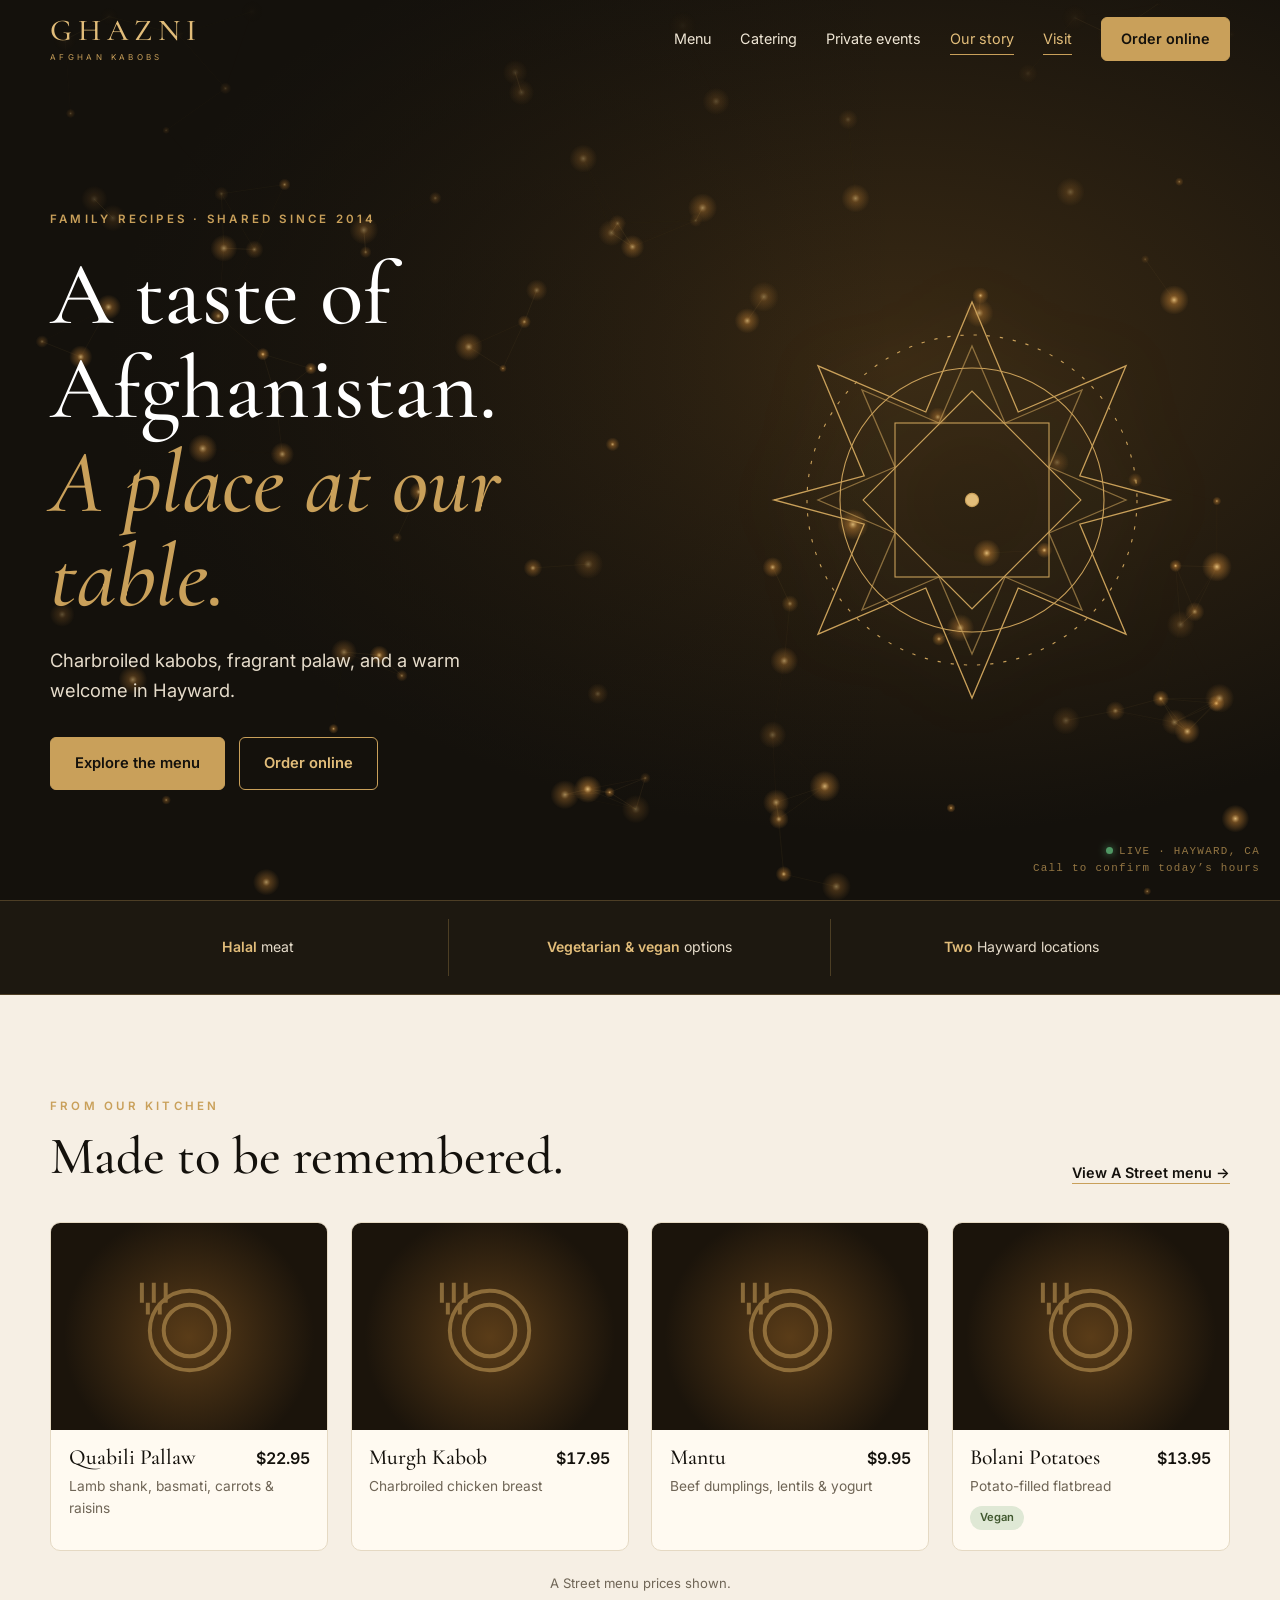
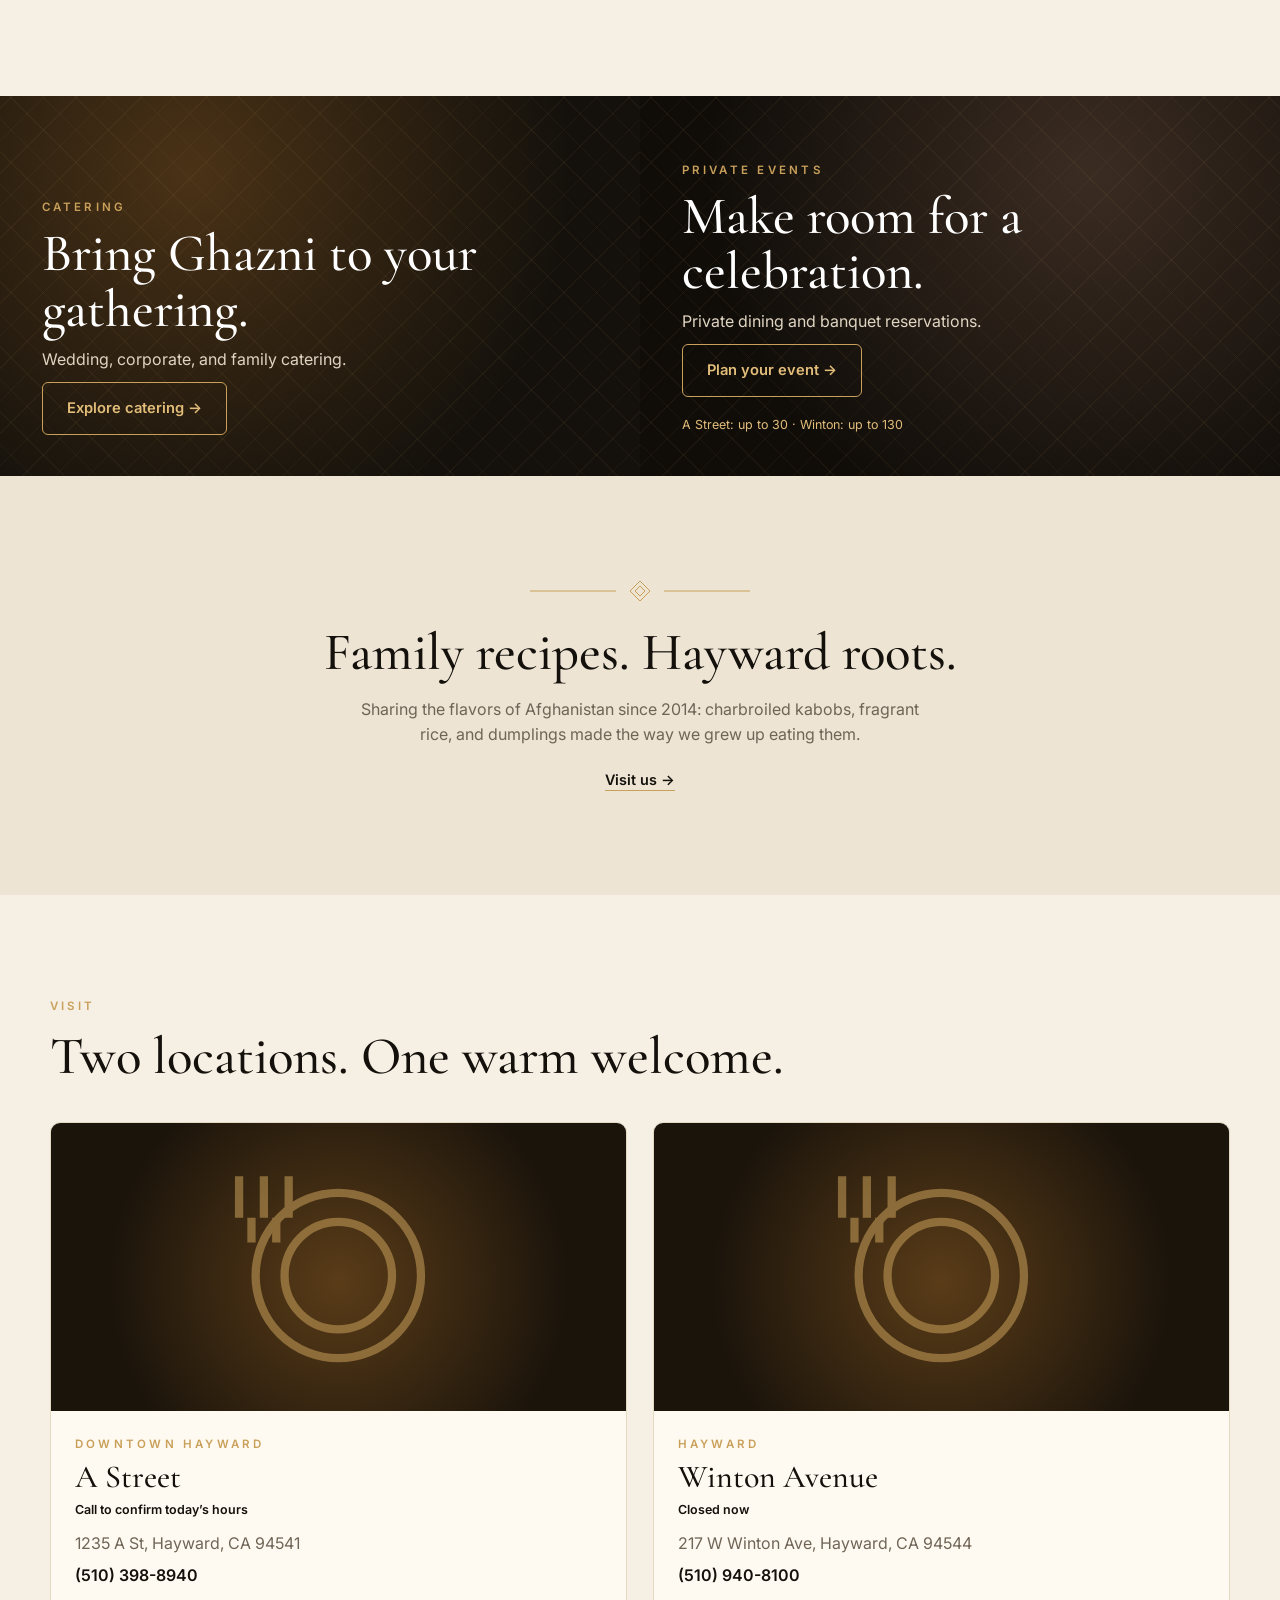
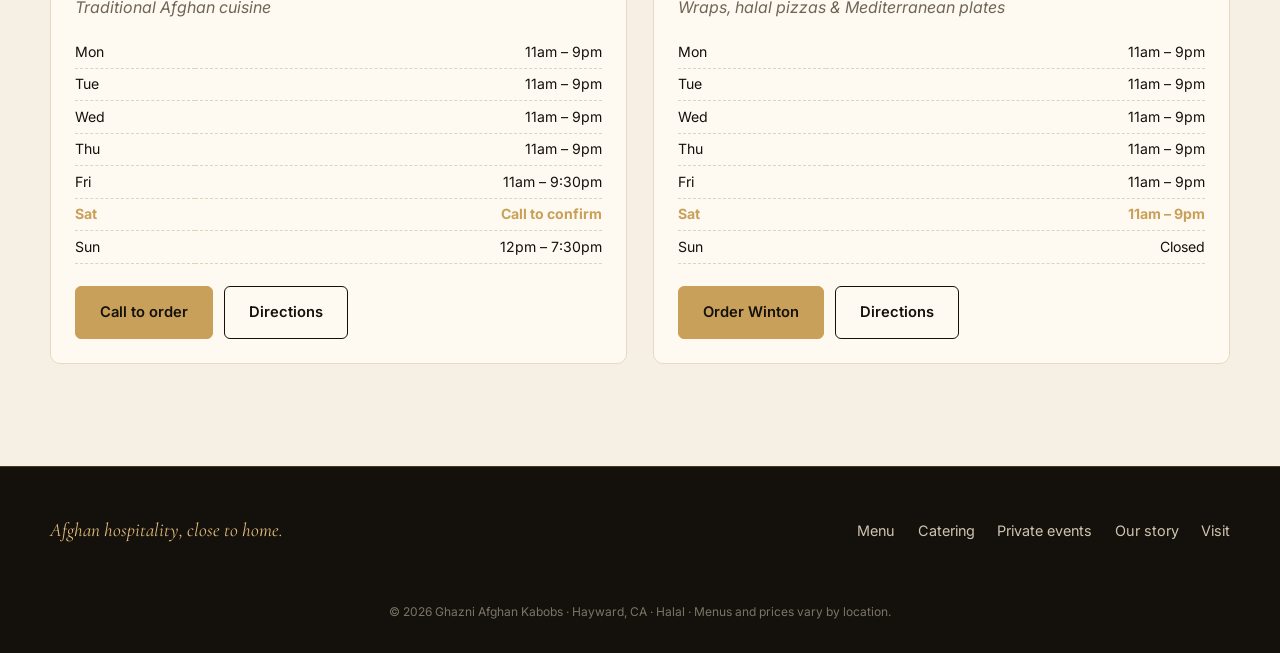
==== index.html @ 8ced8636 "Build Ghazni Afghan Kabobs website: home, menu, catering, private events Co-Authored-By: Claude Sonn" ====
<!doctype html><html lang="en"><head><meta charset="utf-8"><meta name="viewport" content="width=device-width,initial-scale=1">
<title>Ghazni Afghan Kabobs | Halal Afghan Restaurant in Hayward, CA</title><meta name="description" content="Charbroiled kabobs, fragrant palaw and family recipes since 2014. Two Hayward locations: A Street and Winton Avenue. Catering and private events."><meta name="theme-color" content="#14110c">
<link rel="preconnect" href="https://fonts.googleapis.com"><link rel="preconnect" href="https://fonts.gstatic.com" crossorigin>
<link href="https://fonts.googleapis.com/css2?family=Cormorant+Garamond:ital,wght@0,500;0,600;1,500&family=Inter:wght@400;500;600&display=swap" rel="stylesheet">
<link rel="icon" href="data:image/svg+xml,%3Csvg xmlns=%27http://www.w3.org/2000/svg%27 viewBox=%270 0 32 32%27%3E%3Crect width=%2732%27 height=%2732%27 rx=%276%27 fill=%27%2314110c%27/%3E%3Cpath d=%27M16 4l3 9 9 3-9 3-3 9-3-9-9-3 9-3z%27 fill=%27%23c9a05a%27/%3E%3C/svg%3E"><link rel="stylesheet" href="css/style.css"></head><body data-page="index"><main id="main">
<section class="hero"><canvas id="bg" aria-hidden="true"></canvas><div class="wrap grid"><div>
<span class="eyebrow">Family recipes · Shared since 2014</span><h1>A taste of Afghanistan.<br><em class="g">A place at our table.</em></h1>
<p class="lead">Charbroiled kabobs, fragrant palaw, and a warm welcome in Hayward.</p>
<div class="cta"><a class="btn btn-gold" href="menu.html">Explore the menu</a><a class="btn btn-line" href="menu.html#order">Order online</a></div></div><svg class="star" viewBox="0 0 400 400" fill="none" stroke="#c9a05a" aria-hidden="true"><g class="spin" stroke-width="1.2"><polygon points="200,20 242,120 340,78 298,178 380,200 298,222 340,322 242,280 200,380 158,280 60,322 102,222 20,200 102,178 60,78 158,120"/><polygon points="200,60 230,130 300,100 270,170 340,200 270,230 300,300 230,270 200,340 170,270 100,300 130,230 60,200 130,170 100,100 170,130" opacity=".6"/></g><g class="spin2" stroke-width="1"><circle cx="200" cy="200" r="120"/><circle cx="200" cy="200" r="150" stroke-dasharray="3 9"/><rect x="130" y="130" width="140" height="140" transform="rotate(45 200 200)"/><rect x="130" y="130" width="140" height="140"/></g><circle cx="200" cy="200" r="6" fill="#e2bd7a"/></svg></div>
<div class="hud"><i></i>LIVE · HAYWARD, CA<br><span data-open="astreet"></span></div></section>
<div class="strip"><div class="wrap"><div><b>Halal</b> meat</div><div><b>Vegetarian &amp; vegan</b> options</div><div><b>Two</b> Hayward locations</div></div></div>
<section><div class="wrap"><div class="sec-head"><div><span class="eyebrow">From our kitchen</span><h2>Made to be remembered.</h2></div><a class="link" href="menu.html">View A Street menu →</a></div>
<div class="dishes"><article class="dish rv"><div class="ph" role="img" aria-label="Quabili Pallaw"><svg viewBox="0 0 64 64" fill="none" stroke="currentColor" stroke-width="2" aria-hidden="true"><circle cx="32" cy="34" r="20"/><circle cx="32" cy="34" r="13"/><path d="M8 10v10M14 10v10M20 10v10M11 20v6M17 20v6"/></svg></div><div class="body"><div class="row"><h3>Quabili Pallaw</h3><span class="price">$22.95</span></div><p>Lamb shank, basmati, carrots &amp; raisins</p></div></article><article class="dish rv"><div class="ph" role="img" aria-label="Murgh Kabob"><svg viewBox="0 0 64 64" fill="none" stroke="currentColor" stroke-width="2" aria-hidden="true"><circle cx="32" cy="34" r="20"/><circle cx="32" cy="34" r="13"/><path d="M8 10v10M14 10v10M20 10v10M11 20v6M17 20v6"/></svg></div><div class="body"><div class="row"><h3>Murgh Kabob</h3><span class="price">$17.95</span></div><p>Charbroiled chicken breast</p></div></article><article class="dish rv"><div class="ph" role="img" aria-label="Mantu"><svg viewBox="0 0 64 64" fill="none" stroke="currentColor" stroke-width="2" aria-hidden="true"><circle cx="32" cy="34" r="20"/><circle cx="32" cy="34" r="13"/><path d="M8 10v10M14 10v10M20 10v10M11 20v6M17 20v6"/></svg></div><div class="body"><div class="row"><h3>Mantu</h3><span class="price">$9.95</span></div><p>Beef dumplings, lentils &amp; yogurt</p></div></article><article class="dish rv"><div class="ph" role="img" aria-label="Bolani Potatoes"><svg viewBox="0 0 64 64" fill="none" stroke="currentColor" stroke-width="2" aria-hidden="true"><circle cx="32" cy="34" r="20"/><circle cx="32" cy="34" r="13"/><path d="M8 10v10M14 10v10M20 10v10M11 20v6M17 20v6"/></svg></div><div class="body"><div class="row"><h3>Bolani Potatoes</h3><span class="price">$13.95</span></div><p>Potato-filled flatbread</p><span class="tag">Vegan</span></div></article></div>
<p class="note">A Street menu prices shown.</p></div></section>
<div class="split"><div class="promo rv"><span class="eyebrow">Catering</span><h2>Bring Ghazni to your gathering.</h2><p>Wedding, corporate, and family catering.</p><div><a class="btn btn-line" href="catering.html">Explore catering →</a></div></div>
<div class="promo rv"><span class="eyebrow">Private events</span><h2>Make room for a celebration.</h2><p>Private dining and banquet reservations.</p><div><a class="btn btn-line" href="private-events.html">Plan your event →</a></div><span class="meta">A Street: up to 30 · Winton: up to 130</span></div></div>
<section class="story" id="story"><div class="wrap rv"><svg class="orn" viewBox="0 0 220 24" fill="none" stroke="currentColor" aria-hidden="true"><path d="M0 12h86M134 12h86"/><path d="M110 2l10 10-10 10-10-10z"/><path d="M110 7l5 5-5 5-5-5z"/></svg><h2>Family recipes. Hayward roots.</h2><p>Sharing the flavors of Afghanistan since 2014: charbroiled kabobs, fragrant rice, and dumplings made the way we grew up eating them.</p><a class="link" href="#visit">Visit us →</a></div></section>
<section id="visit"><div class="wrap"><div class="sec-head"><div><span class="eyebrow">Visit</span><h2>Two locations. One warm welcome.</h2></div></div><div class="locs"><article class="loc rv"><div class="ph" role="img" aria-label="A Street storefront"><svg viewBox="0 0 64 64" fill="none" stroke="currentColor" stroke-width="2" aria-hidden="true"><circle cx="32" cy="34" r="20"/><circle cx="32" cy="34" r="13"/><path d="M8 10v10M14 10v10M20 10v10M11 20v6M17 20v6"/></svg></div><div class="body">
<span class="eyebrow">Downtown Hayward</span><h3>A Street</h3><div class="open" data-open="astreet">…</div>
<address>1235 A St, Hayward, CA 94541</address><a class="tel" href="tel:5103988940">(510) 398-8940</a><em>Traditional Afghan cuisine</em>
<div data-hours="astreet"></div><div class="actions"><a class="btn btn-gold" data-order="astreet" href="#">Order</a><a class="btn btn-line" target="_blank" rel="noopener" data-dir="astreet" href="#">Directions</a></div></div></article><article class="loc rv"><div class="ph" role="img" aria-label="Winton Avenue storefront"><svg viewBox="0 0 64 64" fill="none" stroke="currentColor" stroke-width="2" aria-hidden="true"><circle cx="32" cy="34" r="20"/><circle cx="32" cy="34" r="13"/><path d="M8 10v10M14 10v10M20 10v10M11 20v6M17 20v6"/></svg></div><div class="body">
<span class="eyebrow">Hayward</span><h3>Winton Avenue</h3><div class="open" data-open="winton">…</div>
<address>217 W Winton Ave, Hayward, CA 94544</address><a class="tel" href="tel:5109408100">(510) 940-8100</a><em>Wraps, halal pizzas &amp; Mediterranean plates</em>
<div data-hours="winton"></div><div class="actions"><a class="btn btn-gold" data-order="winton" href="#">Order</a><a class="btn btn-line" target="_blank" rel="noopener" data-dir="winton" href="#">Directions</a></div></div></article></div></div></section>
</main><script src="js/config.js"></script><script src="js/site.js"></script><script>
for(const k in GHAZNI.locations){const L=GHAZNI.locations[k];
 document.querySelectorAll('[data-hours="'+k+'"]').forEach(e=>e.innerHTML=hoursTable(k));
 document.querySelectorAll('[data-order="'+k+'"]').forEach(e=>{e.href=orderHref(k);e.textContent=orderLabel(k);if(GHAZNI.orderUrl[k])e.target='_blank'});
 document.querySelectorAll('[data-dir="'+k+'"]').forEach(e=>e.href='https://www.google.com/maps/dir/?api=1&destination='+encodeURIComponent(L.addr));}
</script></body></html>
---- css/style.css ----
:root{--ink:#14110c;--ink2:#1d1810;--gold:#c9a05a;--gold2:#e2bd7a;--cream:#f6efe4;--sand:#ede4d4;--muted:#6f6556;--line:rgba(201,160,90,.28);--serif:'Cormorant Garamond',Georgia,serif;--sans:'Inter',system-ui,sans-serif;--r:10px}
*{box-sizing:border-box;margin:0;padding:0}
html{scroll-behavior:smooth}
body{font-family:var(--sans);background:var(--cream);color:var(--ink);line-height:1.6;-webkit-font-smoothing:antialiased}
img,svg{max-width:100%;display:block}a{color:inherit}
.wrap{width:min(1180px,100% - 40px);margin-inline:auto}
.eyebrow{font-size:.72rem;letter-spacing:.28em;text-transform:uppercase;color:var(--gold);font-weight:600}
h1,h2,h3{font-family:var(--serif);font-weight:500;line-height:1.05}
h1{font-size:clamp(2.8rem,7vw,5.6rem)}h2{font-size:clamp(2rem,4.5vw,3.3rem)}h3{font-size:1.7rem}
em.g{font-style:italic;color:var(--gold)}
.skip{position:absolute;left:-999px}.skip:focus{left:10px;top:10px;background:#fff;padding:8px;z-index:99}
/* buttons */
.btn{display:inline-flex;align-items:center;gap:.5rem;padding:.85rem 1.5rem;border-radius:6px;font-weight:600;font-size:.92rem;text-decoration:none;border:1px solid var(--gold);transition:.25s;cursor:pointer;font-family:var(--sans)}
.btn-gold{background:var(--gold);color:var(--ink)}.btn-gold:hover{background:var(--gold2);box-shadow:0 0 28px rgba(226,189,122,.45);transform:translateY(-2px)}
.btn-line{background:transparent;color:var(--gold2)}.btn-line:hover{background:rgba(201,160,90,.14)}
.light .btn-line{color:var(--ink);border-color:var(--ink)}
/* header */
.hdr{position:fixed;inset:0 0 auto;z-index:50;transition:.3s}
.hdr.solid{background:rgba(20,17,12,.88);backdrop-filter:blur(14px);border-bottom:1px solid var(--line)}
.hdr .wrap{display:flex;align-items:center;justify-content:space-between;height:78px}
.logo{text-decoration:none;color:var(--gold2);line-height:1}
.logo b{display:block;font-family:var(--serif);font-weight:500;font-size:1.9rem;letter-spacing:.2em}
.logo small{font-size:.5rem;letter-spacing:.42em;color:var(--gold)}
.nav{display:flex;gap:1.8rem;align-items:center}
.nav a{color:#efe6d5;text-decoration:none;font-size:.9rem;position:relative;padding:.3rem 0}
.nav a::after{content:"";position:absolute;left:0;bottom:0;height:1px;width:0;background:var(--gold);transition:.3s}
.nav a:hover::after,.nav a[aria-current]::after{width:100%}
.nav a[aria-current]{color:var(--gold2)}
.burger{display:none;background:none;border:0;width:44px;height:44px;cursor:pointer}
.burger span{display:block;width:24px;height:2px;background:var(--gold2);margin:5px auto;transition:.3s}
@media(max-width:900px){.burger{display:block}
.nav{position:fixed;inset:78px 0 auto;background:var(--ink);flex-direction:column;padding:1.5rem 20px 2rem;gap:1.2rem;transform:translateY(-130%);transition:.35s;border-bottom:1px solid var(--line)}
.nav.open{transform:none}.nav a{font-size:1.1rem}}
/* hero */
.hero{position:relative;min-height:100svh;background:radial-gradient(ellipse at 70% 40%,#3a2a14 0%,var(--ink) 62%);color:#fff;display:flex;align-items:center;overflow:hidden;isolation:isolate}
.hero.short{min-height:56svh;padding-top:90px}
#bg{position:absolute;inset:0;width:100%;height:100%;z-index:-1}
.hero::before{content:"";position:absolute;inset:0;z-index:-1;background:linear-gradient(90deg,rgba(20,17,12,.85),transparent 70%)}
.hero .grid{display:grid;grid-template-columns:1.1fr .9fr;gap:2rem;align-items:center;padding-top:100px}
.hero p.lead{font-size:1.15rem;color:#e6dccb;max-width:30rem;margin:1.4rem 0 2rem}
.hero .cta{display:flex;gap:.9rem;flex-wrap:wrap}
.hero .eyebrow{display:block;margin-bottom:1.2rem}
.star{width:min(440px,90%);margin-inline:auto;filter:drop-shadow(0 0 40px rgba(201,160,90,.35))}
.star .spin{transform-origin:200px 200px;animation:spin 90s linear infinite}
.star .spin2{transform-origin:200px 200px;animation:spin 140s linear infinite reverse}
@keyframes spin{to{transform:rotate(360deg)}}
.hud{position:absolute;right:20px;bottom:24px;font:500 .68rem/1.5 ui-monospace,monospace;color:var(--gold);opacity:.7;letter-spacing:.12em;text-align:right}
.hud i{display:inline-block;width:7px;height:7px;border-radius:50%;background:#6ad28a;margin-right:6px;box-shadow:0 0 8px #6ad28a;animation:pulse 2s infinite}
@keyframes pulse{50%{opacity:.3}}
@media(max-width:900px){.hero .grid{grid-template-columns:1fr}.star{width:220px;order:-1;margin:0}.hud{display:none}}
.strip{background:var(--ink2);border-block:1px solid var(--line);color:#e6dccb}
.strip .wrap{display:grid;grid-template-columns:repeat(3,1fr);text-align:center}
.strip div{padding:1.1rem;font-size:.88rem;border-right:1px solid var(--line)}.strip div:last-child{border:0}
.strip b{color:var(--gold2);font-weight:600}
@media(max-width:700px){.strip .wrap{grid-template-columns:1fr}.strip div{border:0;border-bottom:1px solid var(--line)}}
/* sections */
section{padding:clamp(3.5rem,8vw,6.5rem) 0}
.dark{background:var(--ink);color:#f2e9d8}
.sec-head{display:flex;justify-content:space-between;align-items:flex-end;gap:1rem;flex-wrap:wrap;margin-bottom:2.4rem}
.sec-head .eyebrow{display:block;margin-bottom:.8rem}
.link{color:var(--ink);font-weight:600;font-size:.9rem;text-decoration:underline;text-underline-offset:5px;text-decoration-color:var(--gold)}
.dark .link{color:var(--gold2)}
/* dish cards */
.dishes{display:grid;grid-template-columns:repeat(4,1fr);gap:1.4rem}
@media(max-width:900px){.dishes{grid-template-columns:repeat(2,1fr)}}@media(max-width:520px){.dishes{grid-template-columns:1fr}}
.dish{background:#fffaf1;border:1px solid #e5d9c3;border-radius:var(--r);overflow:hidden;transition:.3s}
.dish:hover{transform:translateY(-6px);box-shadow:0 18px 40px rgba(60,40,10,.18),0 0 0 1px var(--gold)}
.ph{aspect-ratio:4/3;position:relative;background:radial-gradient(circle at 50% 55%,#5a3c18,#1b140b 70%);display:grid;place-items:center;overflow:hidden}
.ph img{position:absolute;inset:0;width:100%;height:100%;object-fit:cover}
.ph svg{width:46%;opacity:.55;color:var(--gold)}
.dish .body{padding:1rem 1.1rem 1.2rem}
.row{display:flex;justify-content:space-between;gap:.6rem;align-items:baseline}
.dish h3{font-size:1.35rem}.price{font-weight:600;font-variant-numeric:tabular-nums}
.dish p{font-size:.86rem;color:var(--muted);margin-top:.2rem}
.tag{display:inline-block;margin-top:.55rem;font-size:.7rem;padding:.2rem .6rem;border-radius:99px;background:#dfe8d5;color:#40582f;font-weight:600}
.note{text-align:center;color:var(--muted);font-size:.82rem;margin-top:1.4rem}
/* promo split */
.split{display:grid;grid-template-columns:1fr 1fr}
.promo{position:relative;min-height:380px;padding:2.6rem;display:flex;flex-direction:column;justify-content:flex-end;gap:.6rem;color:#fff;overflow:hidden;background:radial-gradient(circle at 30% 20%,#4a3216,#14110c 70%)}
.promo:nth-child(2){background:radial-gradient(circle at 70% 20%,#3b2c22,#100d09 70%)}
.promo::before{content:"";position:absolute;inset:0;background:repeating-linear-gradient(45deg,transparent 0 22px,rgba(201,160,90,.06) 22px 23px),repeating-linear-gradient(-45deg,transparent 0 22px,rgba(201,160,90,.06) 22px 23px)}
.promo>*{position:relative}.promo p{color:#e0d5c2;max-width:26rem}.promo .meta{font-size:.78rem;color:var(--gold2);margin-top:.5rem}
@media(max-width:800px){.split{grid-template-columns:1fr}}
.story{text-align:center;background:var(--sand)}
.story p{max-width:36rem;margin:1rem auto 1.2rem;color:var(--muted)}
.orn{width:220px;margin:0 auto 1.4rem;color:var(--gold)}
/* location cards */
.locs{display:grid;grid-template-columns:1fr 1fr;gap:1.6rem}
@media(max-width:800px){.locs{grid-template-columns:1fr}}
.loc{background:#fffaf1;border:1px solid #e5d9c3;border-radius:var(--r);overflow:hidden;display:flex;flex-direction:column}
.loc .ph{aspect-ratio:16/8}
.loc .body{padding:1.5rem;display:flex;flex-direction:column;gap:.4rem;flex:1}
.loc h3{font-size:2rem}.loc address{font-style:normal;color:var(--muted)}
.loc .tel{font-weight:600;text-decoration:none}
.loc em{color:var(--muted)}
table.hrs{border-collapse:collapse;font-size:.88rem;margin:.6rem 0 1rem;width:100%}
.hrs td{padding:.28rem 0;border-bottom:1px dashed #e0d3bb}.hrs td:last-child{text-align:right}
.hrs tr.today{color:var(--gold);font-weight:700}
.open{display:inline-flex;gap:.45rem;align-items:center;font-size:.78rem;font-weight:600;margin-bottom:.3rem}
.open i{width:8px;height:8px;border-radius:50%;background:#aaa}.open.on i{background:#2fae5e;box-shadow:0 0 8px #2fae5e}.open.on{color:#1f7d44}
.actions{display:flex;gap:.7rem;flex-wrap:wrap;margin-top:auto}
.loc .btn-line{color:var(--ink);border-color:var(--ink)}
/* menu page */
.seg{display:inline-flex;border:1px solid var(--ink);border-radius:6px;overflow:hidden;margin:1.4rem 0}
.seg button{padding:.8rem 1.6rem;border:0;background:transparent;font:600 .92rem var(--sans);cursor:pointer}
.seg button[aria-pressed=true]{background:var(--ink);color:#fff}
.mgrid{display:grid;grid-template-columns:240px 1fr;gap:2.5rem;align-items:start}
@media(max-width:800px){.mgrid{grid-template-columns:1fr}}
.side{background:var(--sand);padding:1.2rem;border-radius:var(--r);position:sticky;top:96px}
@media(max-width:800px){.side{position:static;display:flex;gap:.5rem;overflow-x:auto}}
.side button{display:block;width:100%;text-align:left;padding:.7rem .9rem;border:0;background:transparent;border-radius:6px;font:500 .95rem var(--sans);cursor:pointer;white-space:nowrap}
.side button[aria-pressed=true]{background:var(--ink);color:#fff}
.search{width:100%;padding:.9rem 1rem;border:1px solid #d8ccb4;border-radius:6px;background:#fffaf1;font:inherit;margin-bottom:1.4rem}
.item{display:grid;grid-template-columns:96px 1fr auto;gap:1rem;padding:1.1rem 0;border-bottom:1px solid #ddd0b8;align-items:center}
.item .ph{aspect-ratio:1;border-radius:8px}
.item h3{font-size:1.45rem}.item p{color:var(--muted);font-size:.9rem}
@media(max-width:520px){.item{grid-template-columns:72px 1fr auto}}
.empty{padding:2rem 0;color:var(--muted)}
.cta-bar{background:var(--ink);color:#fff;border-radius:var(--r);padding:1.3rem 1.6rem;display:flex;justify-content:space-between;align-items:center;gap:1rem;flex-wrap:wrap;margin-top:2rem}
.cta-bar b{font-size:1.1rem}
/* tables, forms */
table.tray{width:100%;border-collapse:collapse}
.tray th{background:var(--ink);color:#fff;text-align:left;padding:.9rem 1.1rem;font-size:.85rem}
.tray td{padding:.9rem 1.1rem}.tray tbody tr:nth-child(odd){background:var(--sand)}
.form{background:#fffaf1;color:var(--ink);padding:1.8rem;border-radius:var(--r);display:grid;gap:1rem}
.form h3{font-size:1.9rem}
label{font-size:.72rem;letter-spacing:.14em;text-transform:uppercase;font-weight:600;color:var(--muted);display:grid;gap:.4rem}
input,select,textarea{padding:.85rem 1rem;border:1px solid #d8ccb4;border-radius:6px;font:inherit;background:#fff;color:var(--ink);width:100%}
input:focus,select:focus,textarea:focus,.btn:focus-visible,button:focus-visible,a:focus-visible{outline:2px solid var(--gold);outline-offset:2px}
.fine{font-size:.78rem;color:var(--muted)}
.cap{display:grid;grid-template-columns:1fr 1fr;gap:1.6rem}
@media(max-width:800px){.cap{grid-template-columns:1fr}}
.capc{background:var(--ink);color:#fff;border-radius:var(--r);padding:2.2rem;border:1px solid var(--line)}
.num{font-family:var(--serif);font-style:italic;font-size:6rem;line-height:1;color:var(--gold)}
.capc p{color:#d8cdb9;margin:.6rem 0 1.4rem}.capc .tel{display:block;font-weight:700;margin-bottom:.6rem}
.two{display:grid;grid-template-columns:1.1fr .9fr;gap:3rem;align-items:center}
@media(max-width:900px){.two{grid-template-columns:1fr}}
/* footer */
.ftr{background:var(--ink);color:#cfc4b0;padding:3rem 0 2rem;border-top:1px solid var(--line)}
.ftr .wrap{display:flex;justify-content:space-between;gap:2rem;flex-wrap:wrap;align-items:center}
.ftr nav{display:flex;gap:1.4rem;flex-wrap:wrap}.ftr a{text-decoration:none;font-size:.9rem}.ftr a:hover{color:var(--gold2)}
.ftr small{display:block;width:100%;text-align:center;opacity:.55;margin-top:1.5rem;font-size:.75rem}
.ftr em{font-family:var(--serif);font-size:1.2rem;color:var(--gold2)}
/* reveal */
.rv{opacity:0;transform:translateY(26px);transition:.8s cubic-bezier(.2,.7,.2,1)}.rv.in{opacity:1;transform:none}
/* mobile sticky order bar */
.mbar{display:none}
@media(max-width:700px){.mbar{display:flex;position:fixed;inset:auto 0 0;z-index:40;background:var(--ink);border-top:1px solid var(--line);padding:.7rem 16px;justify-content:space-between;align-items:center;color:#e6dccb;font-size:.85rem}body{padding-bottom:64px}}
@media(prefers-reduced-motion:reduce){*{animation:none!important;transition:none!important}.rv{opacity:1;transform:none}html{scroll-behavior:auto}}
.nav a.btn{padding:.6rem 1.2rem;color:var(--ink)}.nav a.btn::after{display:none}
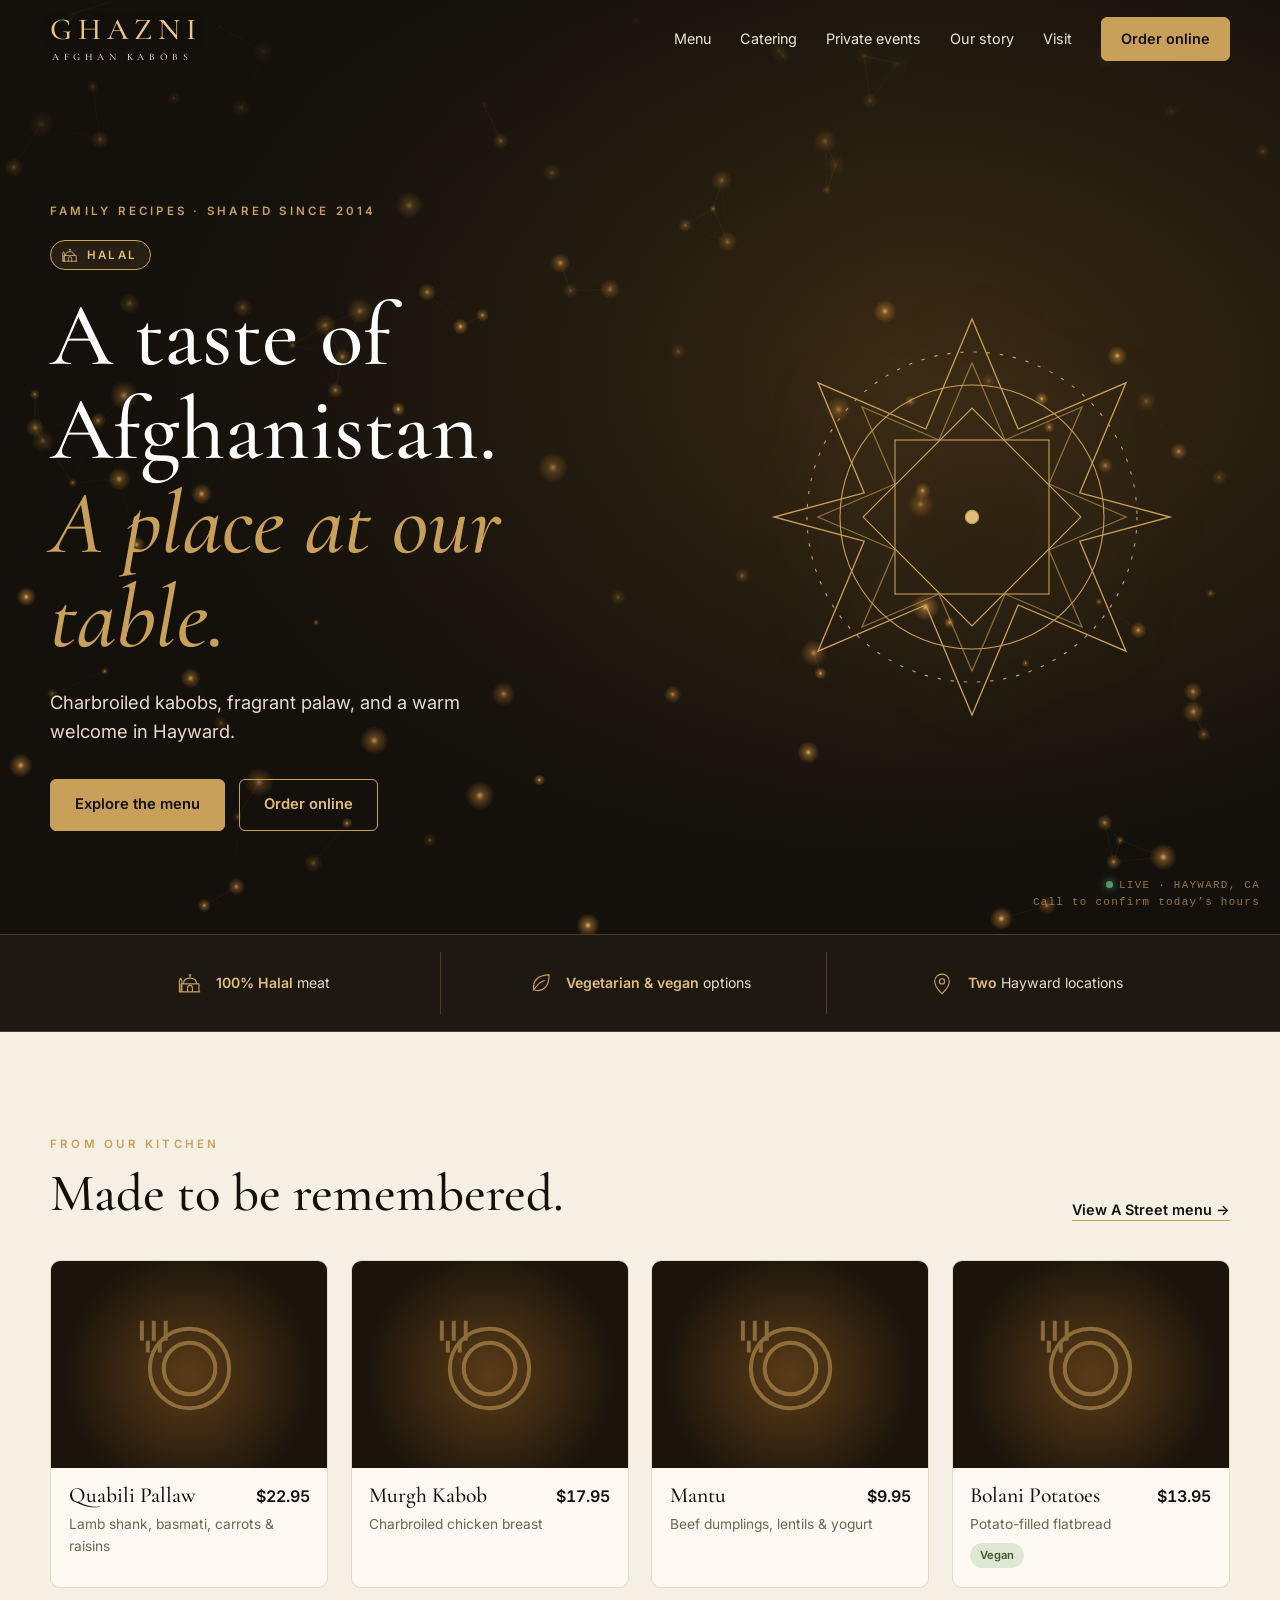
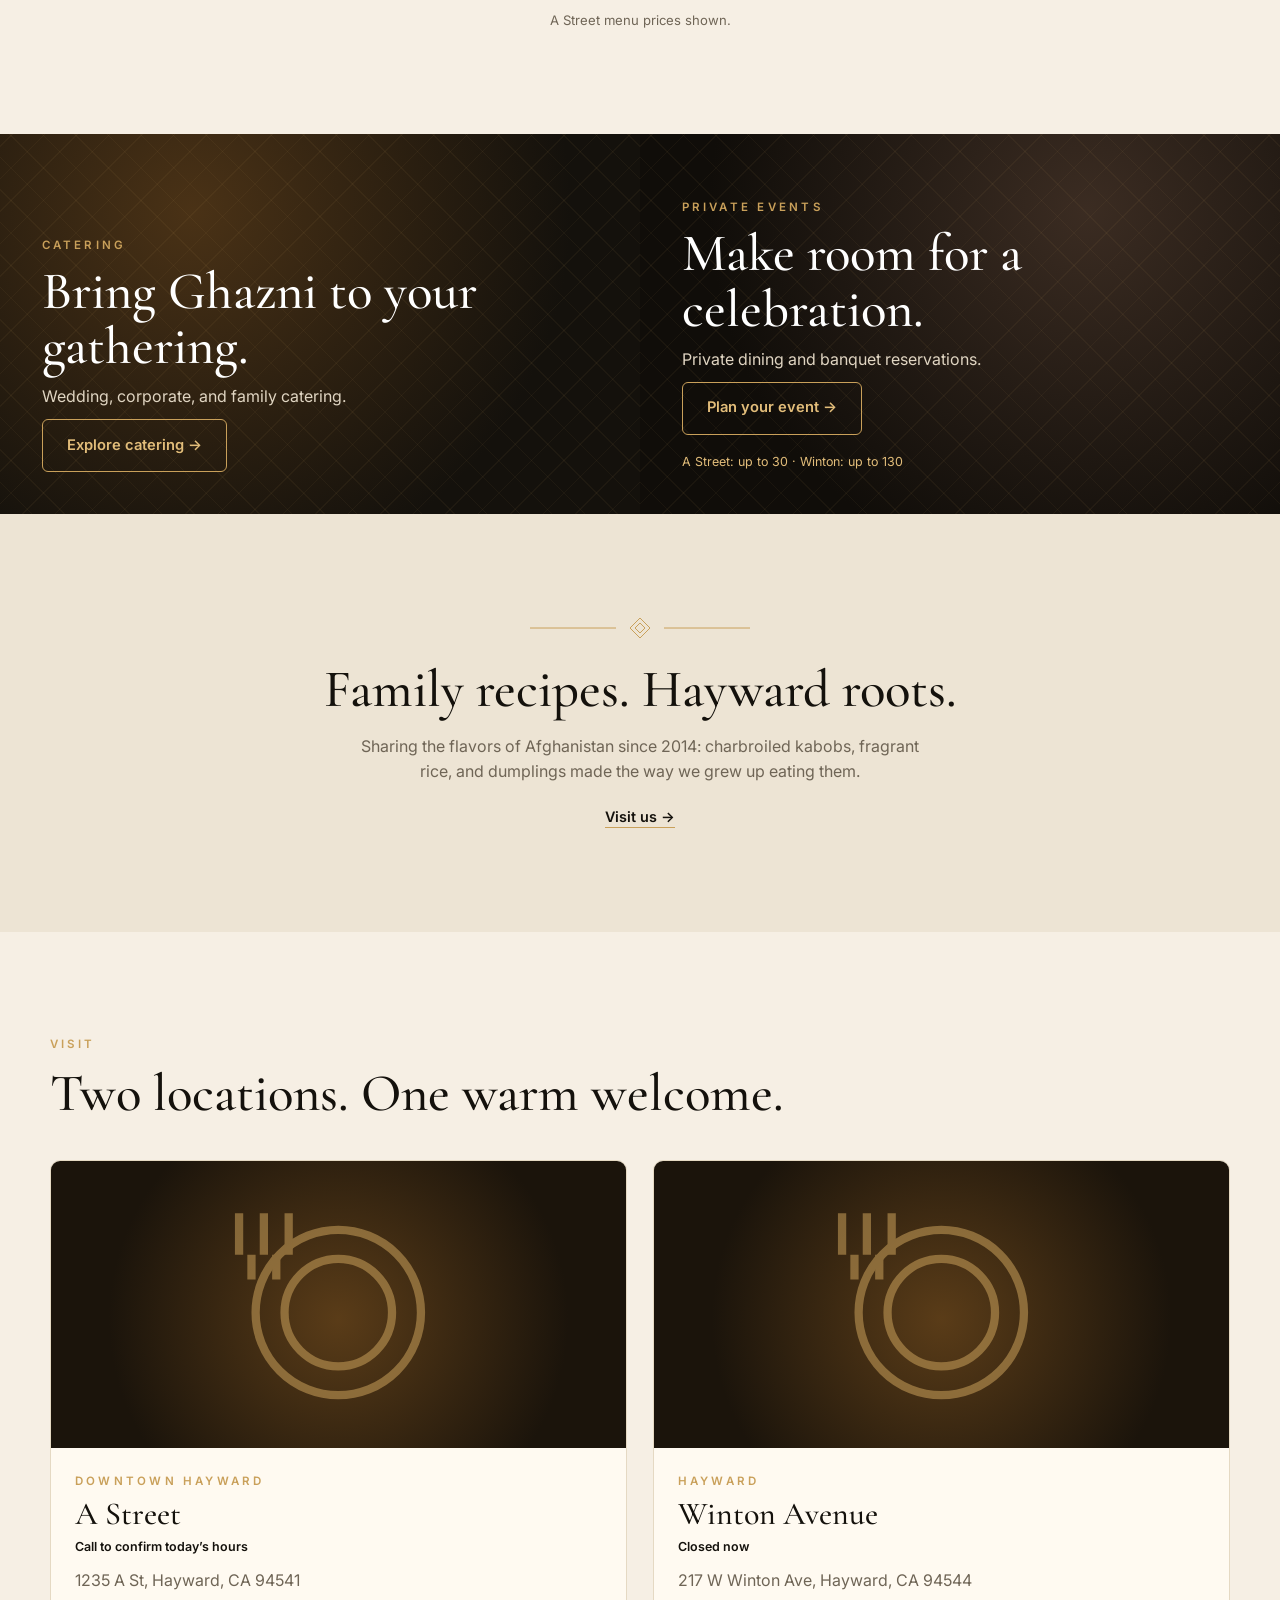
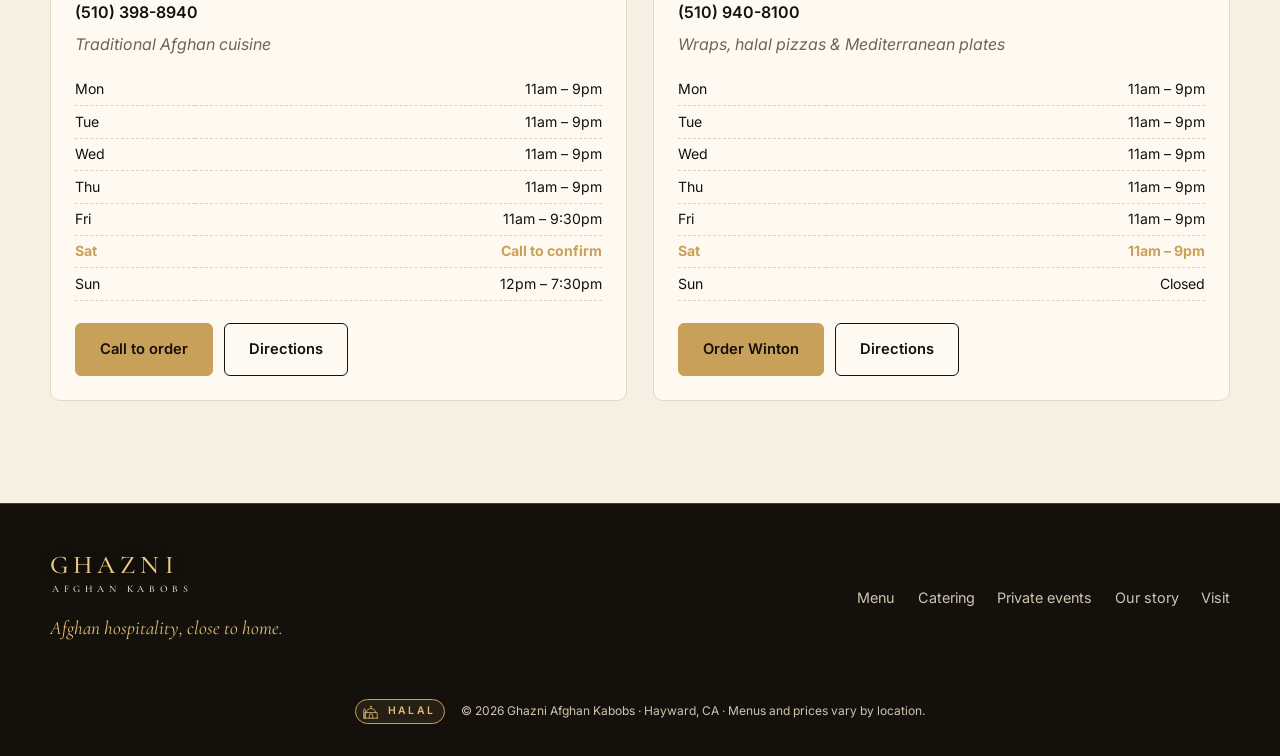
==== commit 279b7fdc: "Match concept logo styling and add halal badges (hero, trust strip, footer) Co-Authored-By: Claude S" ====
--- a/index.html
+++ b/index.html
@@ -4,11 +4,11 @@
 <link href="https://fonts.googleapis.com/css2?family=Cormorant+Garamond:ital,wght@0,500;0,600;1,500&family=Inter:wght@400;500;600&display=swap" rel="stylesheet">
 <link rel="icon" href="data:image/svg+xml,%3Csvg xmlns=%27http://www.w3.org/2000/svg%27 viewBox=%270 0 32 32%27%3E%3Crect width=%2732%27 height=%2732%27 rx=%276%27 fill=%27%2314110c%27/%3E%3Cpath d=%27M16 4l3 9 9 3-9 3-3 9-3-9-9-3 9-3z%27 fill=%27%23c9a05a%27/%3E%3C/svg%3E"><link rel="stylesheet" href="css/style.css"></head><body data-page="index"><main id="main">
 <section class="hero"><canvas id="bg" aria-hidden="true"></canvas><div class="wrap grid"><div>
-<span class="eyebrow">Family recipes · Shared since 2014</span><h1>A taste of Afghanistan.<br><em class="g">A place at our table.</em></h1>
+<span class="eyebrow">Family recipes · Shared since 2014</span><span class="halal-badge" role="img" aria-label="Halal"><svg viewBox="0 0 32 32" fill="none" stroke="currentColor" stroke-width="1.4" stroke-linecap="round" stroke-linejoin="round" aria-hidden="true"><path d="M5 27V17h22v10M8 17c0-5 3.5-7 8-7s8 2 8 7M16 10V6M15 6h2M4 27h24M13 27v-5a3 3 0 0 1 6 0v5M3 27V13l1.5-3L6 13v14"/></svg>Halal</span><h1>A taste of Afghanistan.<br><em class="g">A place at our table.</em></h1>
 <p class="lead">Charbroiled kabobs, fragrant palaw, and a warm welcome in Hayward.</p>
 <div class="cta"><a class="btn btn-gold" href="menu.html">Explore the menu</a><a class="btn btn-line" href="menu.html#order">Order online</a></div></div><svg class="star" viewBox="0 0 400 400" fill="none" stroke="#c9a05a" aria-hidden="true"><g class="spin" stroke-width="1.2"><polygon points="200,20 242,120 340,78 298,178 380,200 298,222 340,322 242,280 200,380 158,280 60,322 102,222 20,200 102,178 60,78 158,120"/><polygon points="200,60 230,130 300,100 270,170 340,200 270,230 300,300 230,270 200,340 170,270 100,300 130,230 60,200 130,170 100,100 170,130" opacity=".6"/></g><g class="spin2" stroke-width="1"><circle cx="200" cy="200" r="120"/><circle cx="200" cy="200" r="150" stroke-dasharray="3 9"/><rect x="130" y="130" width="140" height="140" transform="rotate(45 200 200)"/><rect x="130" y="130" width="140" height="140"/></g><circle cx="200" cy="200" r="6" fill="#e2bd7a"/></svg></div>
 <div class="hud"><i></i>LIVE · HAYWARD, CA<br><span data-open="astreet"></span></div></section>
-<div class="strip"><div class="wrap"><div><b>Halal</b> meat</div><div><b>Vegetarian &amp; vegan</b> options</div><div><b>Two</b> Hayward locations</div></div></div>
+<div class="strip"><div class="wrap"><div class="halal-item"><svg viewBox="0 0 32 32" fill="none" stroke="currentColor" stroke-width="1.4" stroke-linecap="round" stroke-linejoin="round" aria-hidden="true"><path d="M5 27V17h22v10M8 17c0-5 3.5-7 8-7s8 2 8 7M16 10V6M15 6h2M4 27h24M13 27v-5a3 3 0 0 1 6 0v5M3 27V13l1.5-3L6 13v14"/></svg><span><b>100% Halal</b> meat</span></div><div><svg viewBox="0 0 32 32" fill="none" stroke="currentColor" stroke-width="1.4" stroke-linecap="round" stroke-linejoin="round" aria-hidden="true"><path d="M7 25C5 14 12 6 26 6c0 14-7 21-17 19M7 25c4-7 8-10 13-12"/></svg><span><b>Vegetarian &amp; vegan</b> options</span></div><div><svg viewBox="0 0 32 32" fill="none" stroke="currentColor" stroke-width="1.4" stroke-linecap="round" stroke-linejoin="round" aria-hidden="true"><path d="M16 29s9-8.5 9-15a9 9 0 0 0-18 0c0 6.500 9 15 9 15z"/><circle cx="16" cy="14" r="3.200"/></svg><span><b>Two</b> Hayward locations</span></div></div></div>
 <section><div class="wrap"><div class="sec-head"><div><span class="eyebrow">From our kitchen</span><h2>Made to be remembered.</h2></div><a class="link" href="menu.html">View A Street menu →</a></div>
 <div class="dishes"><article class="dish rv"><div class="ph" role="img" aria-label="Quabili Pallaw"><svg viewBox="0 0 64 64" fill="none" stroke="currentColor" stroke-width="2" aria-hidden="true"><circle cx="32" cy="34" r="20"/><circle cx="32" cy="34" r="13"/><path d="M8 10v10M14 10v10M20 10v10M11 20v6M17 20v6"/></svg></div><div class="body"><div class="row"><h3>Quabili Pallaw</h3><span class="price">$22.95</span></div><p>Lamb shank, basmati, carrots &amp; raisins</p></div></article><article class="dish rv"><div class="ph" role="img" aria-label="Murgh Kabob"><svg viewBox="0 0 64 64" fill="none" stroke="currentColor" stroke-width="2" aria-hidden="true"><circle cx="32" cy="34" r="20"/><circle cx="32" cy="34" r="13"/><path d="M8 10v10M14 10v10M20 10v10M11 20v6M17 20v6"/></svg></div><div class="body"><div class="row"><h3>Murgh Kabob</h3><span class="price">$17.95</span></div><p>Charbroiled chicken breast</p></div></article><article class="dish rv"><div class="ph" role="img" aria-label="Mantu"><svg viewBox="0 0 64 64" fill="none" stroke="currentColor" stroke-width="2" aria-hidden="true"><circle cx="32" cy="34" r="20"/><circle cx="32" cy="34" r="13"/><path d="M8 10v10M14 10v10M20 10v10M11 20v6M17 20v6"/></svg></div><div class="body"><div class="row"><h3>Mantu</h3><span class="price">$9.95</span></div><p>Beef dumplings, lentils &amp; yogurt</p></div></article><article class="dish rv"><div class="ph" role="img" aria-label="Bolani Potatoes"><svg viewBox="0 0 64 64" fill="none" stroke="currentColor" stroke-width="2" aria-hidden="true"><circle cx="32" cy="34" r="20"/><circle cx="32" cy="34" r="13"/><path d="M8 10v10M14 10v10M20 10v10M11 20v6M17 20v6"/></svg></div><div class="body"><div class="row"><h3>Bolani Potatoes</h3><span class="price">$13.95</span></div><p>Potato-filled flatbread</p><span class="tag">Vegan</span></div></article></div>
 <p class="note">A Street menu prices shown.</p></div></section>
--- a/css/style.css
+++ b/css/style.css
@@ -20,7 +20,8 @@
 .hdr .wrap{display:flex;align-items:center;justify-content:space-between;height:78px}
 .logo{text-decoration:none;color:var(--gold2);line-height:1}
 .logo b{display:block;font-family:var(--serif);font-weight:500;font-size:1.9rem;letter-spacing:.2em}
-.logo small{font-size:.5rem;letter-spacing:.42em;color:var(--gold)}
+.logo b{color:#ecc785;text-shadow:0 1px 10px rgba(0,0,0,.5)}
+.logo small{display:block;margin-top:.45rem;font-family:var(--serif);font-weight:500;font-size:.62rem;letter-spacing:.46em;color:#f1e7d3;padding-left:.2em}
 .nav{display:flex;gap:1.8rem;align-items:center}
 .nav a{color:#efe6d5;text-decoration:none;font-size:.9rem;position:relative;padding:.3rem 0}
 .nav a::after{content:"";position:absolute;left:0;bottom:0;height:1px;width:0;background:var(--gold);transition:.3s}
@@ -139,7 +140,7 @@
 .ftr{background:var(--ink);color:#cfc4b0;padding:3rem 0 2rem;border-top:1px solid var(--line)}
 .ftr .wrap{display:flex;justify-content:space-between;gap:2rem;flex-wrap:wrap;align-items:center}
 .ftr nav{display:flex;gap:1.4rem;flex-wrap:wrap}.ftr a{text-decoration:none;font-size:.9rem}.ftr a:hover{color:var(--gold2)}
-.ftr small{display:block;width:100%;text-align:center;opacity:.55;margin-top:1.5rem;font-size:.75rem}
+.ftr .wrap>small{display:block;width:100%;text-align:center;margin-top:1.5rem;font-size:.75rem}
 .ftr em{font-family:var(--serif);font-size:1.2rem;color:var(--gold2)}
 /* reveal */
 .rv{opacity:0;transform:translateY(26px);transition:.8s cubic-bezier(.2,.7,.2,1)}.rv.in{opacity:1;transform:none}
@@ -148,3 +149,11 @@
 @media(max-width:700px){.mbar{display:flex;position:fixed;inset:auto 0 0;z-index:40;background:var(--ink);border-top:1px solid var(--line);padding:.7rem 16px;justify-content:space-between;align-items:center;color:#e6dccb;font-size:.85rem}body{padding-bottom:64px}}
 @media(prefers-reduced-motion:reduce){*{animation:none!important;transition:none!important}.rv{opacity:1;transform:none}html{scroll-behavior:auto}}
 .nav a.btn{padding:.6rem 1.2rem;color:var(--ink)}.nav a.btn::after{display:none}
+
+.strip div{display:flex;align-items:center;justify-content:center;gap:.8rem}
+.strip svg{width:26px;height:26px;color:var(--gold);flex:none}
+.halal-badge{display:inline-flex;align-items:center;gap:.5rem;margin:0 0 1.2rem 0;padding:.3rem .8rem .3rem .6rem;border:1px solid var(--gold);border-radius:99px;color:var(--gold2);font-size:.72rem;letter-spacing:.2em;text-transform:uppercase;font-weight:600;vertical-align:middle;background:rgba(201,160,90,.1)}
+.halal-badge svg{width:18px;height:18px}
+.halal-badge.sm{margin:0 .8rem 0 0;padding:.15rem .6rem .15rem .4rem;font-size:.65rem;opacity:1}
+.ftr .logo{display:inline-block}.ftr .logo b{font-size:1.6rem}.ftr em{display:inline-block;margin-top:.8rem}
+@media(max-width:700px){.strip div{justify-content:flex-start;padding-left:2rem}}
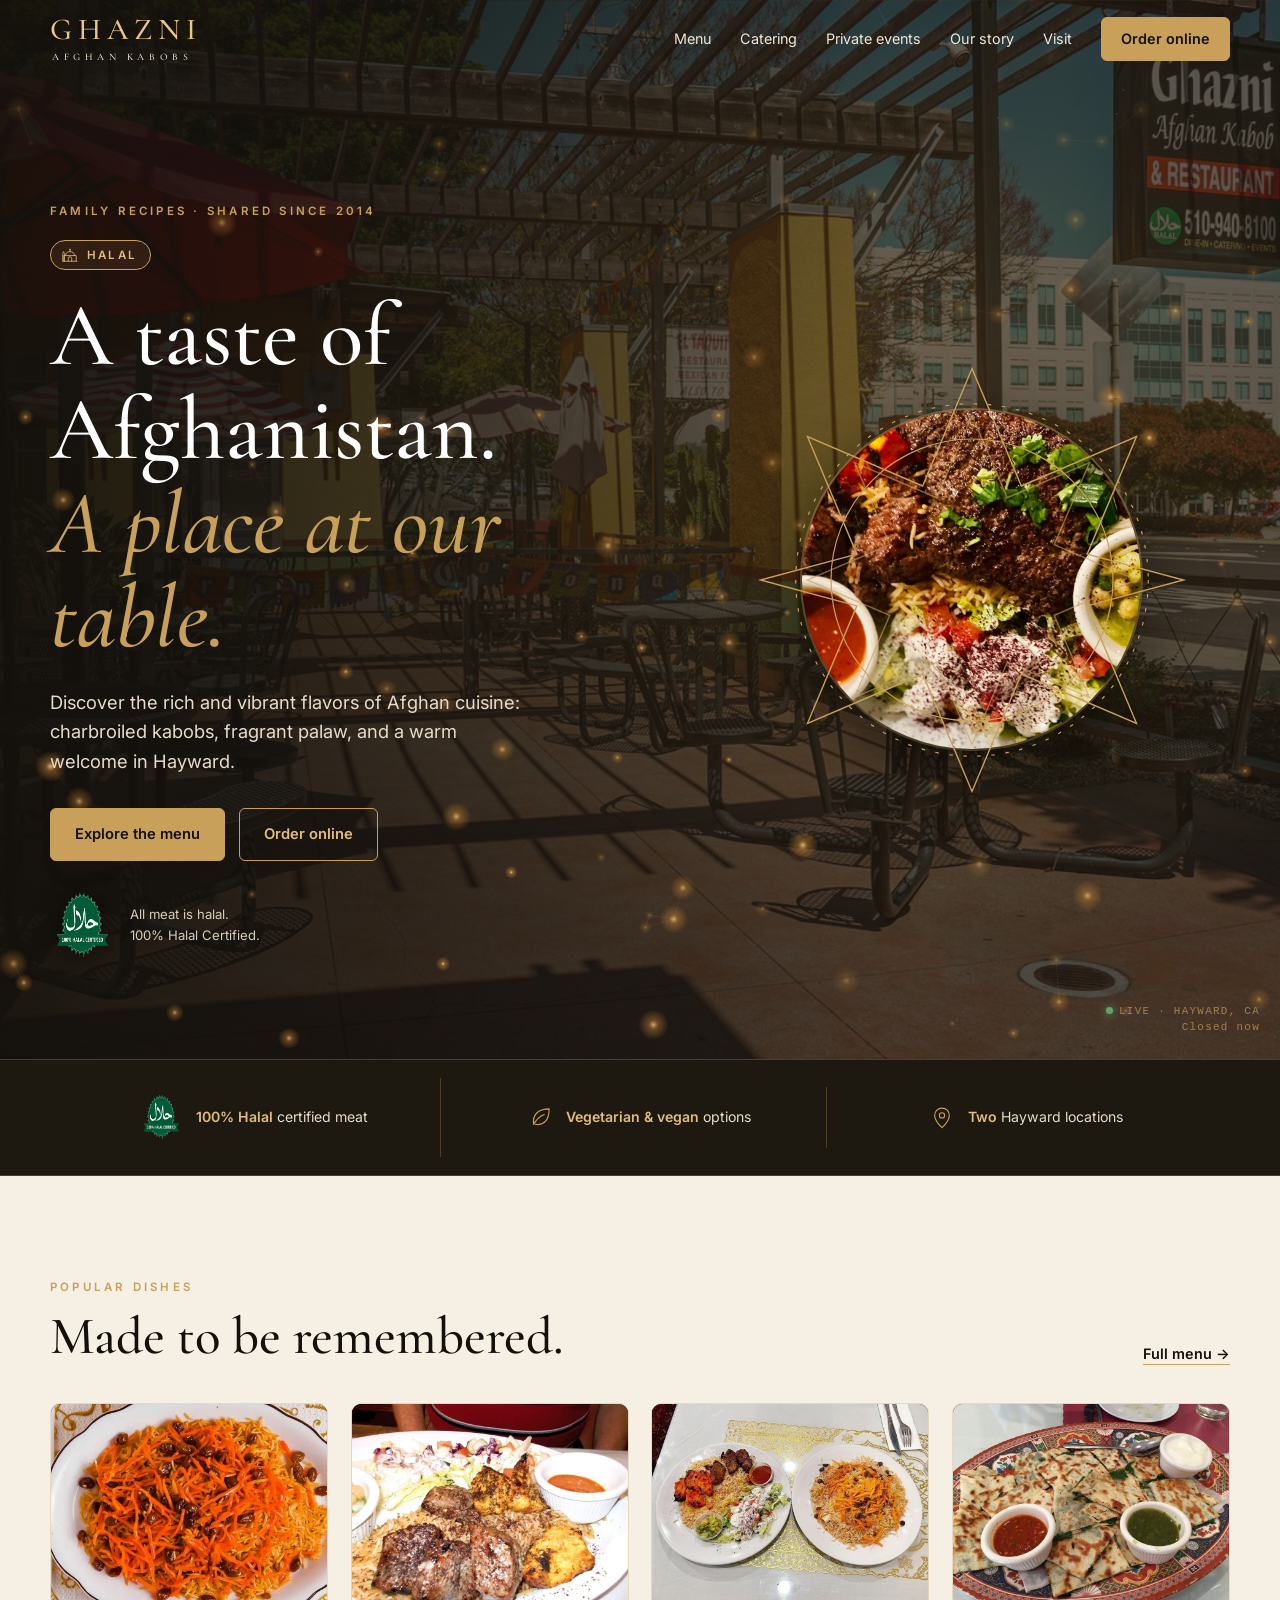
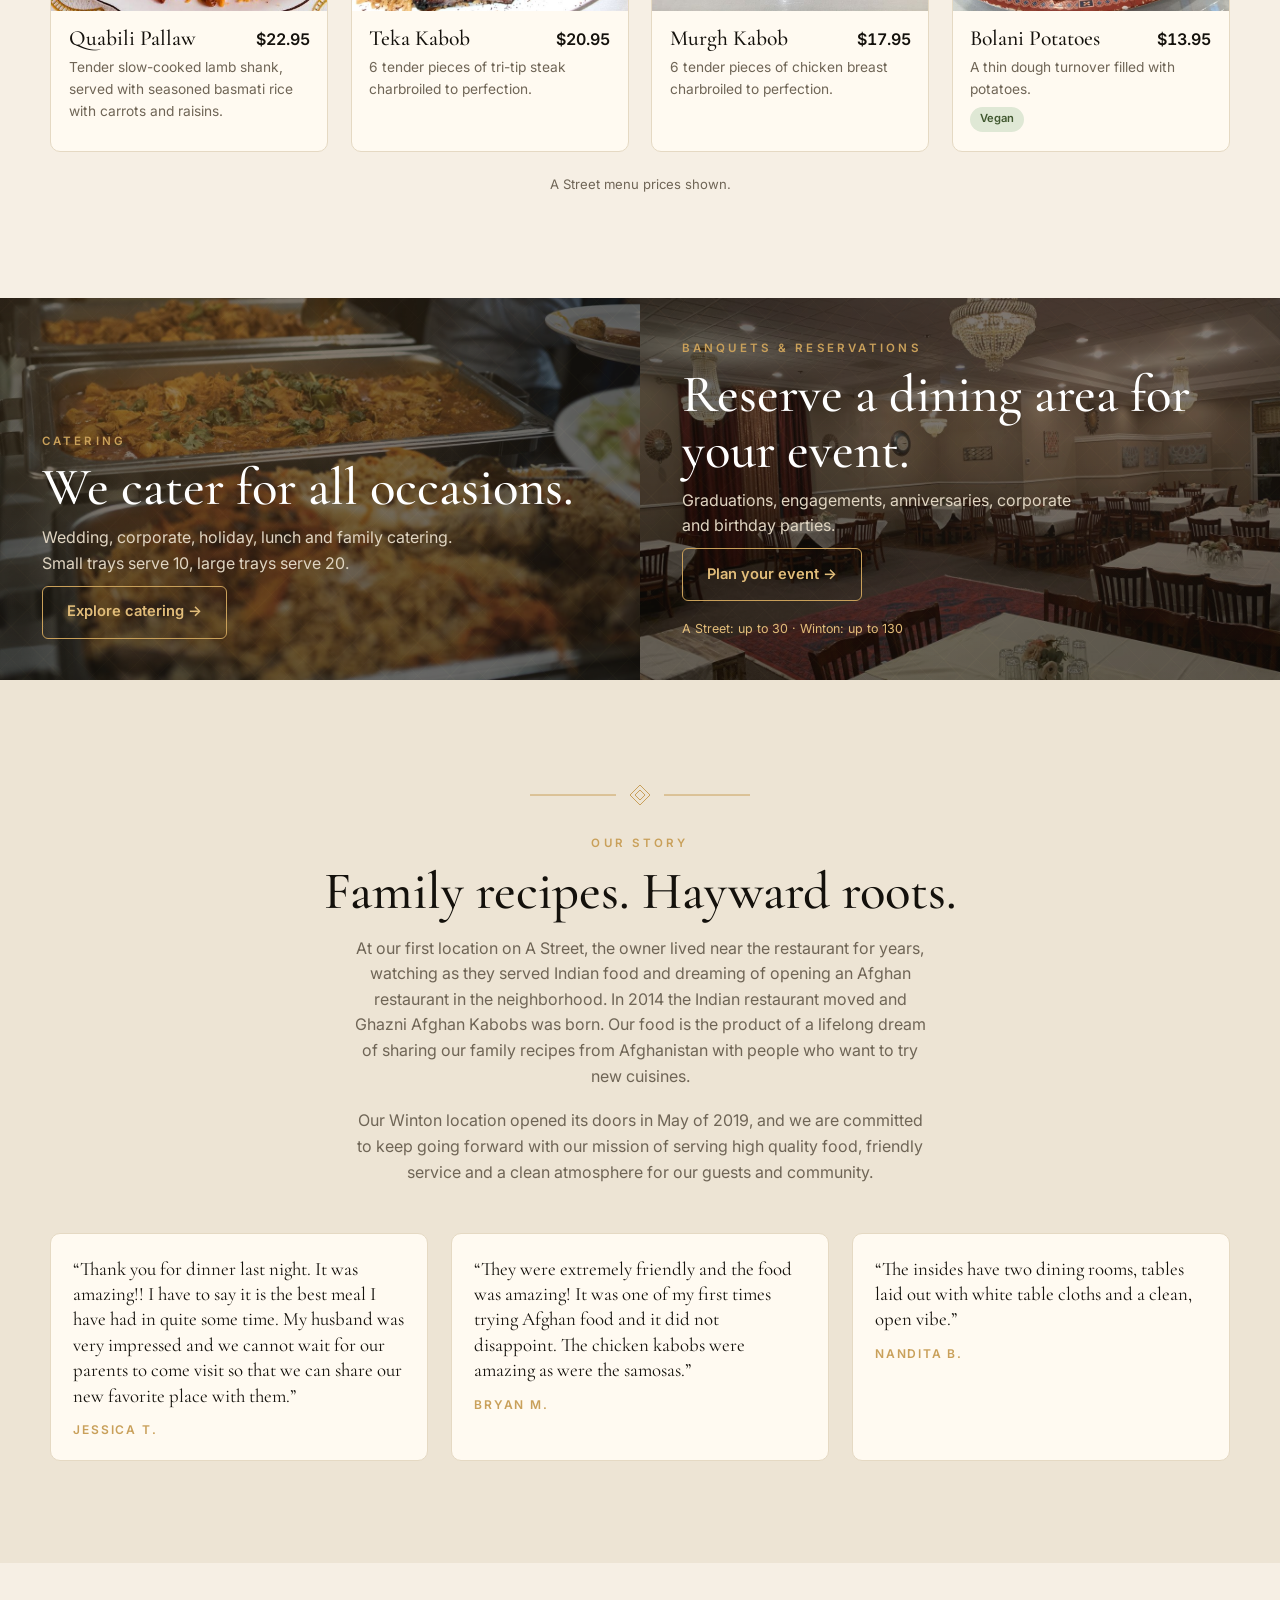
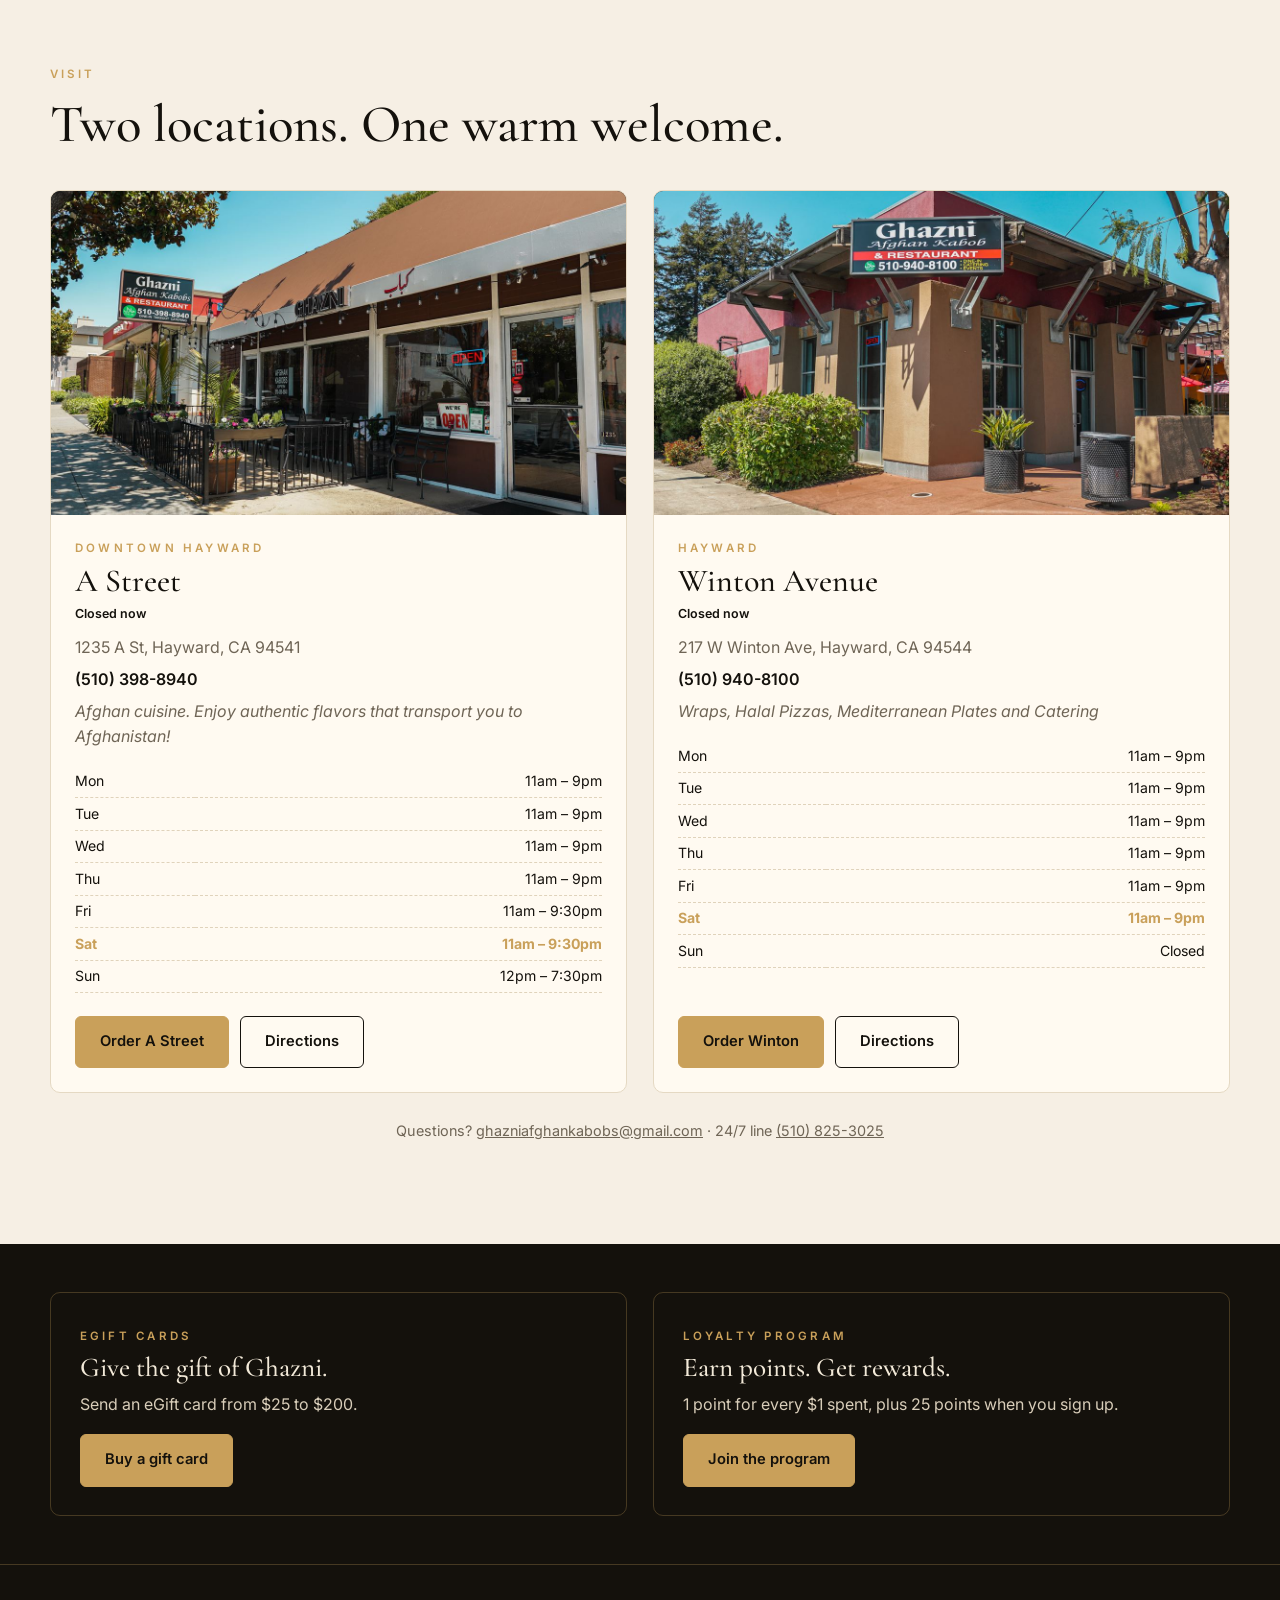
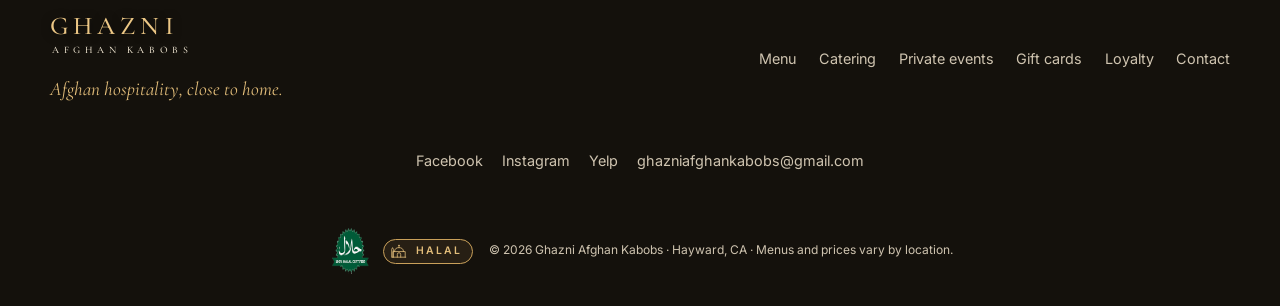
==== commit e4fe58d0: "Rebuild content from live ghazniafghankabobs.com: full menu, catering trays, real hours, banquets, s" ====
--- a/index.html
+++ b/index.html
@@ -1,30 +1,36 @@
 <!doctype html><html lang="en"><head><meta charset="utf-8"><meta name="viewport" content="width=device-width,initial-scale=1">
-<title>Ghazni Afghan Kabobs | Halal Afghan Restaurant in Hayward, CA</title><meta name="description" content="Charbroiled kabobs, fragrant palaw and family recipes since 2014. Two Hayward locations: A Street and Winton Avenue. Catering and private events."><meta name="theme-color" content="#14110c">
+<title>Ghazni Afghan Kabobs | Halal Afghan Restaurant in Hayward, CA</title><meta name="description" content="Charbroiled kabobs, fragrant palaw and family recipes since 2014. Two Hayward locations: A Street and Winton Avenue. Catering, banquets and private events."><meta name="theme-color" content="#14110c"><meta name="robots" content="noindex">
 <link rel="preconnect" href="https://fonts.googleapis.com"><link rel="preconnect" href="https://fonts.gstatic.com" crossorigin>
 <link href="https://fonts.googleapis.com/css2?family=Cormorant+Garamond:ital,wght@0,500;0,600;1,500&family=Inter:wght@400;500;600&display=swap" rel="stylesheet">
 <link rel="icon" href="data:image/svg+xml,%3Csvg xmlns=%27http://www.w3.org/2000/svg%27 viewBox=%270 0 32 32%27%3E%3Crect width=%2732%27 height=%2732%27 rx=%276%27 fill=%27%2314110c%27/%3E%3Cpath d=%27M16 4l3 9 9 3-9 3-3 9-3-9-9-3 9-3z%27 fill=%27%23c9a05a%27/%3E%3C/svg%3E"><link rel="stylesheet" href="css/style.css"></head><body data-page="index"><main id="main">
-<section class="hero"><canvas id="bg" aria-hidden="true"></canvas><div class="wrap grid"><div>
+<section class="hero"><div class="bgphoto" data-photo="patio,1400,900"></div><canvas id="bg" aria-hidden="true"></canvas><div class="wrap grid"><div>
 <span class="eyebrow">Family recipes · Shared since 2014</span><span class="halal-badge" role="img" aria-label="Halal"><svg viewBox="0 0 32 32" fill="none" stroke="currentColor" stroke-width="1.4" stroke-linecap="round" stroke-linejoin="round" aria-hidden="true"><path d="M5 27V17h22v10M8 17c0-5 3.5-7 8-7s8 2 8 7M16 10V6M15 6h2M4 27h24M13 27v-5a3 3 0 0 1 6 0v5M3 27V13l1.5-3L6 13v14"/></svg>Halal</span><h1>A taste of Afghanistan.<br><em class="g">A place at our table.</em></h1>
-<p class="lead">Charbroiled kabobs, fragrant palaw, and a warm welcome in Hayward.</p>
-<div class="cta"><a class="btn btn-gold" href="menu.html">Explore the menu</a><a class="btn btn-line" href="menu.html#order">Order online</a></div></div><svg class="star" viewBox="0 0 400 400" fill="none" stroke="#c9a05a" aria-hidden="true"><g class="spin" stroke-width="1.2"><polygon points="200,20 242,120 340,78 298,178 380,200 298,222 340,322 242,280 200,380 158,280 60,322 102,222 20,200 102,178 60,78 158,120"/><polygon points="200,60 230,130 300,100 270,170 340,200 270,230 300,300 230,270 200,340 170,270 100,300 130,230 60,200 130,170 100,100 170,130" opacity=".6"/></g><g class="spin2" stroke-width="1"><circle cx="200" cy="200" r="120"/><circle cx="200" cy="200" r="150" stroke-dasharray="3 9"/><rect x="130" y="130" width="140" height="140" transform="rotate(45 200 200)"/><rect x="130" y="130" width="140" height="140"/></g><circle cx="200" cy="200" r="6" fill="#e2bd7a"/></svg></div>
+<p class="lead">Discover the rich and vibrant flavors of Afghan cuisine: charbroiled kabobs, fragrant palaw, and a warm welcome in Hayward.</p>
+<div class="cta"><a class="btn btn-gold" href="menu.html">Explore the menu</a><a class="btn btn-line" href="menu.html#order">Order online</a></div>
+<div class="hero-seal"><img data-photo="halal,360,360" alt="100% Halal Certified" width="64" height="64"><span>All meat is halal.<br>100% Halal Certified.</span></div></div>
+<div class="plate"><img class="food" data-photo="hero,900,900" width="900" height="900" alt="Charbroiled kabob platter"><svg class="star" viewBox="0 0 400 400" fill="none" stroke="#c9a05a" aria-hidden="true"><g class="spin" stroke-width="1.2"><polygon points="200,20 242,120 340,78 298,178 380,200 298,222 340,322 242,280 200,380 158,280 60,322 102,222 20,200 102,178 60,78 158,120"/><polygon points="200,60 230,130 300,100 270,170 340,200 270,230 300,300 230,270 200,340 170,270 100,300 130,230 60,200 130,170 100,100 170,130" opacity=".6"/></g><g class="spin2" stroke-width="1"><circle cx="200" cy="200" r="120"/><circle cx="200" cy="200" r="150" stroke-dasharray="3 9"/></g></svg></div></div>
 <div class="hud"><i></i>LIVE · HAYWARD, CA<br><span data-open="astreet"></span></div></section>
-<div class="strip"><div class="wrap"><div class="halal-item"><svg viewBox="0 0 32 32" fill="none" stroke="currentColor" stroke-width="1.4" stroke-linecap="round" stroke-linejoin="round" aria-hidden="true"><path d="M5 27V17h22v10M8 17c0-5 3.5-7 8-7s8 2 8 7M16 10V6M15 6h2M4 27h24M13 27v-5a3 3 0 0 1 6 0v5M3 27V13l1.5-3L6 13v14"/></svg><span><b>100% Halal</b> meat</span></div><div><svg viewBox="0 0 32 32" fill="none" stroke="currentColor" stroke-width="1.4" stroke-linecap="round" stroke-linejoin="round" aria-hidden="true"><path d="M7 25C5 14 12 6 26 6c0 14-7 21-17 19M7 25c4-7 8-10 13-12"/></svg><span><b>Vegetarian &amp; vegan</b> options</span></div><div><svg viewBox="0 0 32 32" fill="none" stroke="currentColor" stroke-width="1.4" stroke-linecap="round" stroke-linejoin="round" aria-hidden="true"><path d="M16 29s9-8.5 9-15a9 9 0 0 0-18 0c0 6.500 9 15 9 15z"/><circle cx="16" cy="14" r="3.200"/></svg><span><b>Two</b> Hayward locations</span></div></div></div>
-<section><div class="wrap"><div class="sec-head"><div><span class="eyebrow">From our kitchen</span><h2>Made to be remembered.</h2></div><a class="link" href="menu.html">View A Street menu →</a></div>
-<div class="dishes"><article class="dish rv"><div class="ph" role="img" aria-label="Quabili Pallaw"><svg viewBox="0 0 64 64" fill="none" stroke="currentColor" stroke-width="2" aria-hidden="true"><circle cx="32" cy="34" r="20"/><circle cx="32" cy="34" r="13"/><path d="M8 10v10M14 10v10M20 10v10M11 20v6M17 20v6"/></svg></div><div class="body"><div class="row"><h3>Quabili Pallaw</h3><span class="price">$22.95</span></div><p>Lamb shank, basmati, carrots &amp; raisins</p></div></article><article class="dish rv"><div class="ph" role="img" aria-label="Murgh Kabob"><svg viewBox="0 0 64 64" fill="none" stroke="currentColor" stroke-width="2" aria-hidden="true"><circle cx="32" cy="34" r="20"/><circle cx="32" cy="34" r="13"/><path d="M8 10v10M14 10v10M20 10v10M11 20v6M17 20v6"/></svg></div><div class="body"><div class="row"><h3>Murgh Kabob</h3><span class="price">$17.95</span></div><p>Charbroiled chicken breast</p></div></article><article class="dish rv"><div class="ph" role="img" aria-label="Mantu"><svg viewBox="0 0 64 64" fill="none" stroke="currentColor" stroke-width="2" aria-hidden="true"><circle cx="32" cy="34" r="20"/><circle cx="32" cy="34" r="13"/><path d="M8 10v10M14 10v10M20 10v10M11 20v6M17 20v6"/></svg></div><div class="body"><div class="row"><h3>Mantu</h3><span class="price">$9.95</span></div><p>Beef dumplings, lentils &amp; yogurt</p></div></article><article class="dish rv"><div class="ph" role="img" aria-label="Bolani Potatoes"><svg viewBox="0 0 64 64" fill="none" stroke="currentColor" stroke-width="2" aria-hidden="true"><circle cx="32" cy="34" r="20"/><circle cx="32" cy="34" r="13"/><path d="M8 10v10M14 10v10M20 10v10M11 20v6M17 20v6"/></svg></div><div class="body"><div class="row"><h3>Bolani Potatoes</h3><span class="price">$13.95</span></div><p>Potato-filled flatbread</p><span class="tag">Vegan</span></div></article></div>
+<div class="strip"><div class="wrap"><div class="halal-item"><img class="seal" data-photo="halal,360,360" alt="" width="44" height="44"><span><b>100% Halal</b> certified meat</span></div><div><svg viewBox="0 0 32 32" fill="none" stroke="currentColor" stroke-width="1.4" stroke-linecap="round" stroke-linejoin="round" aria-hidden="true"><path d="M7 25C5 14 12 6 26 6c0 14-7 21-17 19M7 25c4-7 8-10 13-12"/></svg><span><b>Vegetarian &amp; vegan</b> options</span></div><div><svg viewBox="0 0 32 32" fill="none" stroke="currentColor" stroke-width="1.4" stroke-linecap="round" stroke-linejoin="round" aria-hidden="true"><path d="M16 29s9-8.5 9-15a9 9 0 0 0-18 0c0 6.500 9 15 9 15z"/><circle cx="16" cy="14" r="3.2"/></svg><span><b>Two</b> Hayward locations</span></div></div></div>
+<section><div class="wrap"><div class="sec-head"><div><span class="eyebrow">Popular dishes</span><h2>Made to be remembered.</h2></div><a class="link" href="menu.html">Full menu →</a></div>
+<div class="dishes"><article class="dish rv"><div class="ph"><img data-photo="qabili,900,680" width="900" height="680" loading="lazy" alt="Quabili Pallaw"></div><div class="body"><div class="row"><h3>Quabili Pallaw</h3><span class="price">$22.95</span></div><p>Tender slow-cooked lamb shank, served with seasoned basmati rice with carrots and raisins.</p></div></article><article class="dish rv"><div class="ph"><img data-photo="teka,900,680" width="900" height="680" loading="lazy" alt="Teka Kabob"></div><div class="body"><div class="row"><h3>Teka Kabob</h3><span class="price">$20.95</span></div><p>6 tender pieces of tri-tip steak charbroiled to perfection.</p></div></article><article class="dish rv"><div class="ph"><img data-photo="murgh,900,680" width="900" height="680" loading="lazy" alt="Murgh Kabob"></div><div class="body"><div class="row"><h3>Murgh Kabob</h3><span class="price">$17.95</span></div><p>6 tender pieces of chicken breast charbroiled to perfection.</p></div></article><article class="dish rv"><div class="ph"><img data-photo="bolani,900,680" width="900" height="680" loading="lazy" alt="Bolani Potatoes"></div><div class="body"><div class="row"><h3>Bolani Potatoes</h3><span class="price">$13.95</span></div><p>A thin dough turnover filled with potatoes.</p><div class="tags"><span class="tag">Vegan</span></div></div></article></div>
 <p class="note">A Street menu prices shown.</p></div></section>
-<div class="split"><div class="promo rv"><span class="eyebrow">Catering</span><h2>Bring Ghazni to your gathering.</h2><p>Wedding, corporate, and family catering.</p><div><a class="btn btn-line" href="catering.html">Explore catering →</a></div></div>
-<div class="promo rv"><span class="eyebrow">Private events</span><h2>Make room for a celebration.</h2><p>Private dining and banquet reservations.</p><div><a class="btn btn-line" href="private-events.html">Plan your event →</a></div><span class="meta">A Street: up to 30 · Winton: up to 130</span></div></div>
-<section class="story" id="story"><div class="wrap rv"><svg class="orn" viewBox="0 0 220 24" fill="none" stroke="currentColor" aria-hidden="true"><path d="M0 12h86M134 12h86"/><path d="M110 2l10 10-10 10-10-10z"/><path d="M110 7l5 5-5 5-5-5z"/></svg><h2>Family recipes. Hayward roots.</h2><p>Sharing the flavors of Afghanistan since 2014: charbroiled kabobs, fragrant rice, and dumplings made the way we grew up eating them.</p><a class="link" href="#visit">Visit us →</a></div></section>
-<section id="visit"><div class="wrap"><div class="sec-head"><div><span class="eyebrow">Visit</span><h2>Two locations. One warm welcome.</h2></div></div><div class="locs"><article class="loc rv"><div class="ph" role="img" aria-label="A Street storefront"><svg viewBox="0 0 64 64" fill="none" stroke="currentColor" stroke-width="2" aria-hidden="true"><circle cx="32" cy="34" r="20"/><circle cx="32" cy="34" r="13"/><path d="M8 10v10M14 10v10M20 10v10M11 20v6M17 20v6"/></svg></div><div class="body">
+<div class="split"><div class="promo rv"><div class="bgimg" data-photo="trays,1400,900"></div><span class="eyebrow">Catering</span><h2>We cater for all occasions.</h2><p>Wedding, corporate, holiday, lunch and family catering. Small trays serve 10, large trays serve 20.</p><div><a class="btn btn-line" href="catering.html">Explore catering →</a></div></div>
+<div class="promo rv"><div class="bgimg" data-photo="dining2,1400,900"></div><span class="eyebrow">Banquets &amp; reservations</span><h2>Reserve a dining area for your event.</h2><p>Graduations, engagements, anniversaries, corporate and birthday parties.</p><div><a class="btn btn-line" href="private-events.html">Plan your event →</a></div><span class="meta">A Street: up to 30 · Winton: up to 130</span></div></div>
+<section class="story" id="story"><div class="wrap rv"><svg class="orn" viewBox="0 0 220 24" fill="none" stroke="currentColor" aria-hidden="true"><path d="M0 12h86M134 12h86"/><path d="M110 2l10 10-10 10-10-10z"/><path d="M110 7l5 5-5 5-5-5z"/></svg><span class="eyebrow">Our story</span><h2 style="margin-top:.6rem">Family recipes. Hayward roots.</h2><p>At our first location on A Street, the owner lived near the restaurant for years, watching as they served Indian food and dreaming of opening an Afghan restaurant in the neighborhood. In 2014 the Indian restaurant moved and Ghazni Afghan Kabobs was born. Our food is the product of a lifelong dream of sharing our family recipes from Afghanistan with people who want to try new cuisines.</p><p>Our Winton location opened its doors in May of 2019, and we are committed to keep going forward with our mission of serving high quality food, friendly service and a clean atmosphere for our guests and community.</p>
+<div class="reviews" id="reviews"></div></div></section>
+<section id="visit"><div class="wrap"><div class="sec-head"><div><span class="eyebrow">Visit</span><h2>Two locations. One warm welcome.</h2></div></div><div class="locs"><article class="loc rv"><div class="ph"><img data-photo="storeA,1200,700" width="1200" height="700" loading="lazy" alt="A Street location"></div><div class="body">
 <span class="eyebrow">Downtown Hayward</span><h3>A Street</h3><div class="open" data-open="astreet">…</div>
-<address>1235 A St, Hayward, CA 94541</address><a class="tel" href="tel:5103988940">(510) 398-8940</a><em>Traditional Afghan cuisine</em>
-<div data-hours="astreet"></div><div class="actions"><a class="btn btn-gold" data-order="astreet" href="#">Order</a><a class="btn btn-line" target="_blank" rel="noopener" data-dir="astreet" href="#">Directions</a></div></div></article><article class="loc rv"><div class="ph" role="img" aria-label="Winton Avenue storefront"><svg viewBox="0 0 64 64" fill="none" stroke="currentColor" stroke-width="2" aria-hidden="true"><circle cx="32" cy="34" r="20"/><circle cx="32" cy="34" r="13"/><path d="M8 10v10M14 10v10M20 10v10M11 20v6M17 20v6"/></svg></div><div class="body">
+<address>1235 A St, Hayward, CA 94541</address><a class="tel" href="tel:5103988940">(510) 398-8940</a><em>Afghan cuisine. Enjoy authentic flavors that transport you to Afghanistan!</em>
+<div data-hours="astreet"></div><div class="actions"><a class="btn btn-gold" data-order="astreet" href="#">Order</a><a class="btn btn-line" target="_blank" rel="noopener" data-dir="astreet" href="#">Directions</a></div></div></article><article class="loc rv"><div class="ph"><img data-photo="storeW,1200,700" width="1200" height="700" loading="lazy" alt="Winton Avenue location"></div><div class="body">
 <span class="eyebrow">Hayward</span><h3>Winton Avenue</h3><div class="open" data-open="winton">…</div>
-<address>217 W Winton Ave, Hayward, CA 94544</address><a class="tel" href="tel:5109408100">(510) 940-8100</a><em>Wraps, halal pizzas &amp; Mediterranean plates</em>
-<div data-hours="winton"></div><div class="actions"><a class="btn btn-gold" data-order="winton" href="#">Order</a><a class="btn btn-line" target="_blank" rel="noopener" data-dir="winton" href="#">Directions</a></div></div></article></div></div></section>
+<address>217 W Winton Ave, Hayward, CA 94544</address><a class="tel" href="tel:5109408100">(510) 940-8100</a><em>Wraps, Halal Pizzas, Mediterranean Plates and Catering</em>
+<div data-hours="winton"></div><div class="actions"><a class="btn btn-gold" data-order="winton" href="#">Order</a><a class="btn btn-line" target="_blank" rel="noopener" data-dir="winton" href="#">Directions</a></div></div></article></div>
+<p class="fcontact" style="text-align:center;margin-top:1.6rem">Questions? <a href="mailto:ghazniafghankabobs@gmail.com">ghazniafghankabobs@gmail.com</a> · 24/7 line <a href="tel:5108253025">(510) 825-3025</a></p></div></section>
+<div class="band"><div class="wrap"><div class="box"><span class="eyebrow">eGift cards</span><h3>Give the gift of Ghazni.</h3><p>Send an eGift card from $25 to $200.</p><a class="btn btn-gold" id="gc" target="_blank" rel="noopener" href="#">Buy a gift card</a></div><div class="box"><span class="eyebrow">Loyalty program</span><h3>Earn points. Get rewards.</h3><p>1 point for every $1 spent, plus 25 points when you sign up.</p><a class="btn btn-gold" id="ly" target="_blank" rel="noopener" href="#">Join the program</a></div></div></div>
 </main><script src="js/config.js"></script><script src="js/site.js"></script><script>
 for(const k in GHAZNI.locations){const L=GHAZNI.locations[k];
  document.querySelectorAll('[data-hours="'+k+'"]').forEach(e=>e.innerHTML=hoursTable(k));
- document.querySelectorAll('[data-order="'+k+'"]').forEach(e=>{e.href=orderHref(k);e.textContent=orderLabel(k);if(GHAZNI.orderUrl[k])e.target='_blank'});
+ document.querySelectorAll('[data-order="'+k+'"]').forEach(e=>{e.href=orderHref(k);e.textContent=orderLabel(k);e.target='_blank';e.rel='noopener'});
  document.querySelectorAll('[data-dir="'+k+'"]').forEach(e=>e.href='https://www.google.com/maps/dir/?api=1&destination='+encodeURIComponent(L.addr));}
-</script></body></html>+</script><script>document.getElementById('gc').href=GHAZNI.links.giftCard;document.getElementById('ly').href=GHAZNI.links.loyalty;
+document.getElementById('reviews').innerHTML=GHAZNI.reviews.map(r=>'<blockquote>“'+r.q+'”<cite>'+r.by+'</cite></blockquote>').join('');</script></body></html>
--- a/css/style.css
+++ b/css/style.css
@@ -157,3 +157,54 @@
 .halal-badge.sm{margin:0 .8rem 0 0;padding:.15rem .6rem .15rem .4rem;font-size:.65rem;opacity:1}
 .ftr .logo{display:inline-block}.ftr .logo b{font-size:1.6rem}.ftr em{display:inline-block;margin-top:.8rem}
 @media(max-width:700px){.strip div{justify-content:flex-start;padding-left:2rem}}
+/* ===== real-content additions ===== */
+.hero-seal{display:flex;align-items:center;gap:1rem;margin-top:2rem;color:#d8cdb9;font-size:.82rem}
+.hero-seal img{width:64px;height:64px;filter:drop-shadow(0 4px 14px rgba(0,0,0,.5))}
+.plate{position:relative;width:min(470px,92%);aspect-ratio:1;margin-inline:auto}
+.plate img.food{position:absolute;inset:14%;width:72%;height:72%;border-radius:50%;object-fit:cover;box-shadow:0 20px 70px rgba(0,0,0,.65),0 0 0 2px rgba(201,160,90,.55);animation:float 9s ease-in-out infinite}
+.plate .star{position:absolute;inset:0;width:100%;height:100%}
+@keyframes float{50%{transform:translateY(-10px) scale(1.015)}}
+.bgphoto{position:absolute;inset:0;z-index:-2;background-size:cover;background-position:center;opacity:.28;animation:kb 28s ease-in-out infinite alternate}
+@keyframes kb{from{transform:scale(1)}to{transform:scale(1.12) translate(-1.5%,-1%)}}
+@media(max-width:900px){.plate{width:240px;margin:0}}
+.dish .ph{aspect-ratio:4/3}
+.promo .bgimg{position:absolute;inset:0;background-size:cover;background-position:center;opacity:.38;transition:.6s}
+.promo:hover .bgimg{opacity:.5;transform:scale(1.04)}
+.promo::before{z-index:1;opacity:.5}.promo>*{z-index:2}
+.promo::after{content:"";position:absolute;inset:0;background:linear-gradient(0deg,rgba(20,17,12,.85),transparent 70%)}
+.reviews{display:grid;grid-template-columns:repeat(3,1fr);gap:1.4rem;margin-top:3rem;text-align:left}
+@media(max-width:900px){.reviews{grid-template-columns:1fr}}
+.reviews blockquote{background:#fffaf1;border:1px solid #e5d9c3;border-radius:var(--r);padding:1.4rem;font-family:var(--serif);font-size:1.18rem;line-height:1.35}
+.reviews cite{display:block;margin-top:.8rem;font:600 .75rem var(--sans);letter-spacing:.15em;text-transform:uppercase;color:var(--gold)}
+.band{background:var(--ink);color:#f2e9d8;padding:3rem 0}
+.band .wrap{display:grid;grid-template-columns:1fr 1fr;gap:1.6rem}
+@media(max-width:800px){.band .wrap{grid-template-columns:1fr}}
+.band .box{border:1px solid var(--line);border-radius:var(--r);padding:1.8rem}
+.band h3{margin:.4rem 0 .6rem}.band p{color:#d8cdb9;margin-bottom:1rem}
+.chips{display:flex;gap:.5rem;flex-wrap:wrap;margin-top:1rem}
+.chip{padding:.3rem .8rem;border:1px solid var(--line);border-radius:99px;font-size:.78rem;color:var(--gold2)}
+.tag.vg{background:#d3e6c4}.tag.o{background:#f1e3b7;color:#6b5412}
+.tags{display:flex;gap:.35rem;flex-wrap:wrap;margin-top:.45rem}.tags .tag{margin-top:0}
+.item .ph img{inset:0}
+.item .extra{font-size:.78rem;color:var(--gold);font-weight:600;margin-top:.2rem}
+.catnote{color:var(--muted);margin:-.4rem 0 1rem;font-size:.92rem}
+.item{align-items:start}
+.item .price{white-space:nowrap}
+.tray td small{display:block;color:var(--muted);font-size:.8rem;margin-top:.15rem}
+.tray td:nth-child(n+2){white-space:nowrap;font-weight:600}
+.catbar{display:flex;gap:.5rem;flex-wrap:wrap;margin:1.4rem 0}
+.catbar button{padding:.6rem 1.1rem;border:1px solid var(--ink);border-radius:99px;background:transparent;font:600 .85rem var(--sans);cursor:pointer}
+.catbar button[aria-pressed=true]{background:var(--ink);color:#fff}
+.phgrid{display:grid;grid-template-columns:1fr 1fr;gap:1rem;margin-top:2rem}
+.phgrid img{width:100%;height:100%;object-fit:cover;border-radius:var(--r);aspect-ratio:3/2}
+@media(max-width:700px){.phgrid{grid-template-columns:1fr}}
+.fsocial{display:flex;gap:1.2rem;flex-wrap:wrap;width:100%;justify-content:center;margin-top:.8rem}
+.seal-sm{width:46px;height:46px;display:inline-block;vertical-align:middle;margin-right:.6rem}
+.hero.photo{background:var(--ink)}
+.loc .ph img{position:absolute;inset:0;width:100%;height:100%;object-fit:cover}
+.loc .ph{aspect-ratio:16/9}
+.winton-note{background:var(--sand);border-radius:var(--r);padding:1.4rem;margin-bottom:1.4rem}
+.winton-note h3{font-size:1.6rem;margin-bottom:.4rem}
+.fcontact{font-size:.9rem;color:var(--muted);margin-top:.4rem}
+.halal-line{display:flex;align-items:center;gap:.8rem}
+.strip .seal{width:44px;height:44px}
